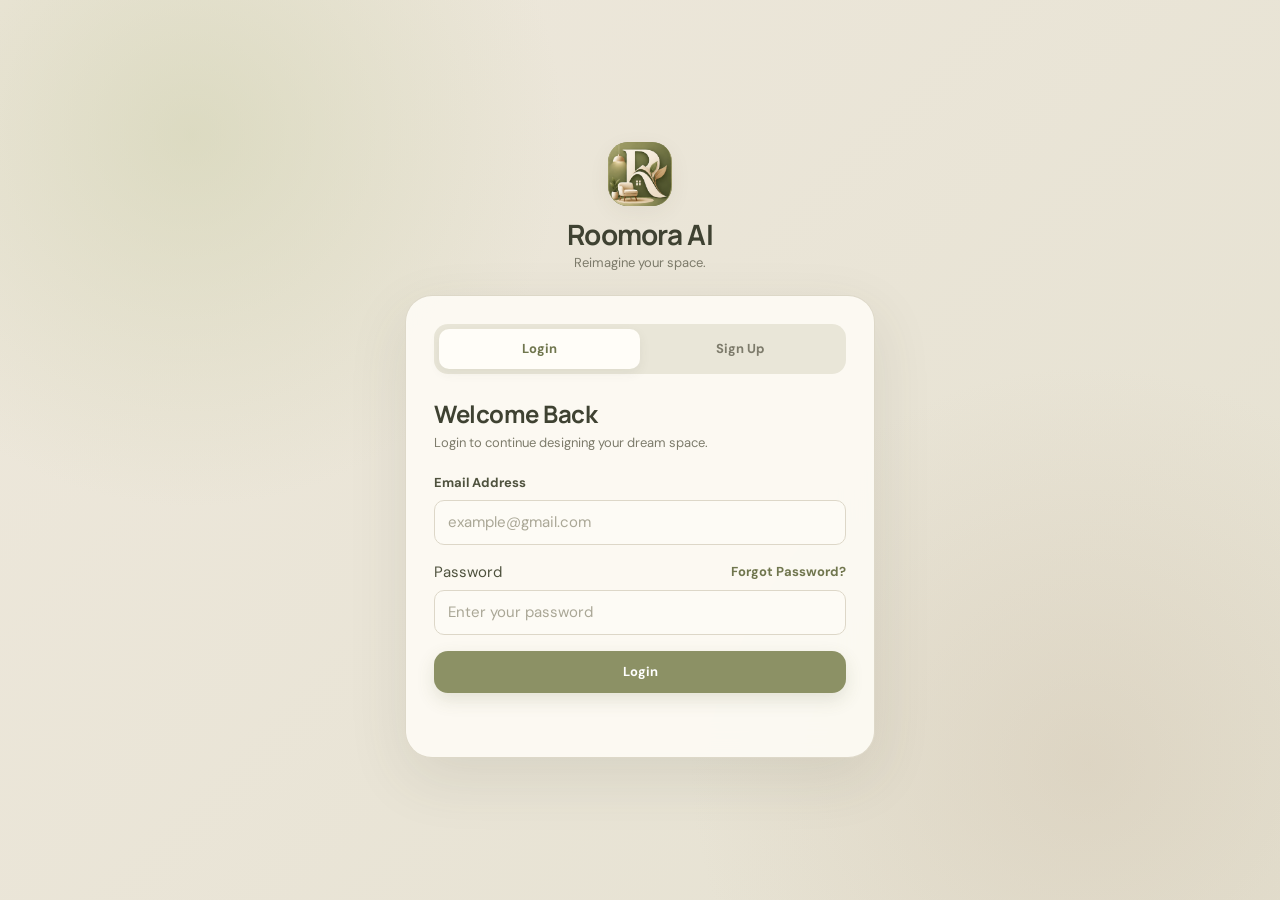
==== frontend/designer.html @ 3dd12794 "Add frontend design system, shared dashboard shell and real login Design tokens, components and dash" ====
<!DOCTYPE html>
<html lang="en">
<head>
  <meta charset="UTF-8">
  <meta name="viewport" content="width=device-width, initial-scale=1.0">
  <title>Roomora AI - Designer Dashboard</title>
  <link rel="icon" href="assets/img/logo.png">
  <link rel="stylesheet" href="css/base.css">
  <link rel="stylesheet" href="css/components.css">
  <link rel="stylesheet" href="css/dashboard.css">
</head>
<body data-roles="designer">
  <div class="sidebar-overlay" id="sidebarOverlay" data-action="close-sidebar"></div>
  <div class="layout">
    <aside class="sidebar" id="sidebar">
      <div class="sidebar-brand">
        <div class="brand-logo"><img src="assets/img/logo.png" alt="Roomora AI logo"></div>
        <div><h2>Roomora AI</h2><span>DESIGNER PANEL</span></div>
      </div>
      <div class="sidebar-profile">
        <div class="avatar" data-user-initials></div>
        <div><strong data-user-name></strong><small data-user-role></small></div>
      </div>
      <nav class="sidebar-nav">
        <button class="nav-item" data-section="overview"><span>▦</span> Overview</button>
      </nav>
      <div class="sidebar-bottom">
        <button class="nav-item" data-action="logout"><span>↪</span> Logout</button>
      </div>
    </aside>

    <div class="main">
      <header class="topbar">
        <button class="mobile-menu" data-action="open-sidebar" aria-label="Open menu">☰</button>
        <div class="topbar-actions">
          <div class="top-profile">
            <div class="avatar" data-user-initials></div>
            <div><strong data-user-name></strong><small data-user-role></small></div>
          </div>
        </div>
      </header>

      <section id="overview" class="section">
        <div class="heading">
          <div>
            <span class="eyebrow">DESIGNER PANEL</span>
            <h1>Designer Dashboard</h1>
            <p>Signed in as <strong data-user-name></strong>.</p>
          </div>
        </div>
        <div class="card">
          <p>This page is being rebuilt on the new backend and will appear in a later phase.</p>
        </div>
      </section>
    </div>
  </div>

  <script src="config.js"></script>
  <script type="module" src="js/pages/stub.js"></script>
</body>
</html>
---- frontend/css/base.css ----
/* Roomora AI: design tokens, reset and typography. Every page loads this first. */
@import url("https://fonts.googleapis.com/css2?family=DM+Sans:wght@400;500;600;700&family=Manrope:wght@600;700;800&display=swap");

:root {
  /* surfaces */
  --background: #eee8dc;
  --background-light: #f5f1e8;
  --surface: #faf8f1;
  --surface-white: #fffdf8;
  --field: #fdfbf5;

  /* brand */
  --olive: #8c9165;
  --olive-dark: #70764e;
  --olive-deep: #5d6342;
  --sage: #b9ba91;
  --sage-light: #dedfc5;
  --sage-soft: #e9e8d6;
  --beige: #d9cfbd;
  --brown: #927b62;
  --brown-dark: #695744;

  /* text */
  --text: #4f523e;
  --text-dark: #3f4232;
  --muted: #7d7b6b;
  --muted-light: #aaa796;

  /* lines */
  --border: #ddd7c8;
  --border-light: #ebe6da;

  /* status */
  --success: #70845b;
  --success-bg: #e2e8d7;
  --danger: #a87569;
  --danger-bg: #efe0da;
  --warning: #ad8952;
  --warning-bg: #f1e6ce;
  --info: #73828a;
  --info-bg: #e1e7e9;

  /* depth and shape */
  --shadow: 0 14px 40px rgba(77, 76, 55, 0.08);
  --shadow-small: 0 6px 22px rgba(77, 76, 55, 0.06);
  --radius: 20px;
  --radius-md: 14px;
  --radius-sm: 10px;

  /* type scale */
  --font-body: "DM Sans", system-ui, sans-serif;
  --font-heading: "Manrope", "DM Sans", system-ui, sans-serif;
  --text-xs: 0.75rem;
  --text-sm: 0.8125rem;
  --text-base: 0.9375rem;
  --text-lg: 1.125rem;
  --text-xl: 1.5rem;
  --text-2xl: 2rem;

  /* spacing */
  --space-1: 4px;
  --space-2: 8px;
  --space-3: 12px;
  --space-4: 16px;
  --space-5: 24px;
  --space-6: 32px;
  --space-7: 48px;
}

*,
*::before,
*::after {
  margin: 0;
  padding: 0;
  box-sizing: border-box;
}

html {
  scroll-behavior: smooth;
}

body {
  font-family: var(--font-body);
  font-size: var(--text-base);
  background: var(--background);
  color: var(--text);
  min-height: 100vh;
  line-height: 1.55;
}

h1,
h2,
h3,
h4 {
  font-family: var(--font-heading);
  color: var(--text-dark);
  line-height: 1.2;
}

button,
input,
textarea,
select {
  font: inherit;
  color: inherit;
}

button {
  cursor: pointer;
}

a {
  color: inherit;
  text-decoration: none;
}

img {
  max-width: 100%;
  display: block;
}

.muted {
  color: var(--muted);
}

.hidden {
  display: none !important;
}

.sr-only {
  position: absolute;
  width: 1px;
  height: 1px;
  overflow: hidden;
  clip: rect(0 0 0 0);
  white-space: nowrap;
}

:focus-visible {
  outline: 2px solid var(--olive-dark);
  outline-offset: 2px;
}
---- frontend/css/components.css ----
/* Roomora AI: components shared by every page. */

/* ---------- buttons ---------- */
.btn {
  display: inline-flex;
  align-items: center;
  justify-content: center;
  gap: var(--space-2);
  min-height: 42px;
  padding: 10px 18px;
  border: 1px solid transparent;
  border-radius: var(--radius-md);
  font-size: var(--text-sm);
  font-weight: 700;
  transition: 0.2s ease;
}

.btn:disabled {
  opacity: 0.6;
  cursor: not-allowed;
}

.btn-primary {
  background: var(--olive);
  color: #fff;
  box-shadow: 0 7px 18px rgba(99, 104, 65, 0.16);
}

.btn-primary:hover:not(:disabled) {
  background: var(--olive-dark);
  transform: translateY(-1px);
}

.btn-secondary {
  background: var(--surface);
  border-color: var(--border);
  color: var(--olive-dark);
}

.btn-secondary:hover:not(:disabled) {
  background: var(--sage-light);
}

.btn-danger {
  background: var(--danger-bg);
  color: var(--danger);
}

.btn-danger:hover:not(:disabled) {
  background: var(--danger);
  color: #fff;
}

.btn-block {
  width: 100%;
}

.btn-sm {
  min-height: 34px;
  padding: 6px 12px;
  font-size: var(--text-xs);
}

.btn-link {
  background: none;
  border: none;
  color: var(--olive-dark);
  font-weight: 700;
  font-size: var(--text-sm);
  padding: 0;
}

.btn-link:hover {
  text-decoration: underline;
}

.chip {
  display: inline-flex;
  align-items: center;
  gap: var(--space-2);
  padding: 8px 14px;
  border-radius: 999px;
  border: 1px solid var(--border);
  background: var(--surface-white);
  font-size: var(--text-sm);
  font-weight: 600;
}

.chip:hover {
  background: var(--sage-light);
}

/* ---------- forms ---------- */
.form-group {
  margin-bottom: var(--space-4);
}

.form-group > label,
.form-label {
  display: block;
  margin-bottom: 6px;
  color: var(--text);
  font-size: var(--text-sm);
  font-weight: 700;
}

.form-group input,
.form-group select,
.form-group textarea {
  width: 100%;
  min-height: 44px;
  padding: 10px 13px;
  border: 1px solid var(--border);
  border-radius: var(--radius-sm);
  background: var(--field);
  outline: none;
  transition: 0.2s;
}

.form-group textarea {
  min-height: 96px;
  resize: vertical;
}

.form-group input:hover,
.form-group select:hover,
.form-group textarea:hover {
  border-color: #c8c5b1;
}

.form-group input:focus,
.form-group select:focus,
.form-group textarea:focus {
  border-color: var(--olive);
  box-shadow: 0 0 0 4px rgba(139, 142, 97, 0.12);
}

.form-group input::placeholder,
.form-group textarea::placeholder {
  color: var(--muted-light);
}

.form-hint {
  display: block;
  margin-top: 5px;
  font-size: var(--text-xs);
  color: var(--muted);
}

.form-hint.error {
  color: var(--danger);
  font-weight: 600;
}

.form-hint.ok {
  color: var(--success);
  font-weight: 600;
}

.form-grid {
  display: grid;
  grid-template-columns: repeat(2, minmax(0, 1fr));
  gap: 0 var(--space-4);
}

.form-grid .full {
  grid-column: 1 / -1;
}

/* ---------- cards, stats ---------- */
.card {
  background: var(--surface);
  border: 1px solid var(--border);
  border-radius: var(--radius);
  padding: var(--space-5);
  box-shadow: var(--shadow-small);
  min-width: 0;
}

.card-heading {
  display: flex;
  align-items: flex-start;
  justify-content: space-between;
  gap: var(--space-4);
  margin-bottom: var(--space-4);
}

.card-heading h3 {
  font-size: var(--text-lg);
}

.card-heading p {
  color: var(--muted);
  font-size: var(--text-sm);
}

.stats {
  display: grid;
  grid-template-columns: repeat(auto-fit, minmax(210px, 1fr));
  gap: var(--space-4);
  margin-bottom: var(--space-4);
}

.stat {
  display: flex;
  align-items: center;
  gap: var(--space-4);
  padding: var(--space-4) var(--space-5);
  background: var(--surface);
  border: 1px solid var(--border);
  border-radius: var(--radius);
}

.stat-icon {
  display: grid;
  place-items: center;
  width: 46px;
  height: 46px;
  border-radius: var(--radius-md);
  background: var(--sage-light);
  font-size: 1.25rem;
}

.stat span {
  color: var(--muted);
  font-size: var(--text-sm);
}

.stat strong {
  display: block;
  font-family: var(--font-heading);
  font-size: var(--text-xl);
  color: var(--text-dark);
}

.stat small {
  font-size: var(--text-xs);
}

.positive {
  color: var(--success);
}

.warning {
  color: var(--warning);
}

.negative {
  color: var(--danger);
}

/* ---------- tables ---------- */
.table-wrapper {
  overflow-x: auto;
}

table {
  width: 100%;
  border-collapse: collapse;
  font-size: var(--text-sm);
}

th {
  padding: 10px 12px;
  text-align: left;
  color: var(--muted);
  font-size: var(--text-xs);
  font-weight: 700;
  text-transform: uppercase;
  letter-spacing: 0.04em;
  border-bottom: 1px solid var(--border);
  white-space: nowrap;
}

td {
  padding: 12px;
  border-bottom: 1px solid var(--border-light);
  vertical-align: middle;
}

tbody tr:hover {
  background: var(--background-light);
}

/* ---------- status pills ---------- */
.status {
  display: inline-block;
  padding: 3px 10px;
  border-radius: 999px;
  font-size: var(--text-xs);
  font-weight: 700;
  text-transform: capitalize;
  background: var(--info-bg);
  color: var(--info);
}

.status.approved,
.status.active,
.status.delivered,
.status.completed,
.status.paid,
.status.accepted {
  background: var(--success-bg);
  color: var(--success);
}

.status.pending,
.status.requested,
.status.processing,
.status.packed,
.status.shipped,
.status.placed {
  background: var(--warning-bg);
  color: var(--warning);
}

.status.rejected,
.status.declined,
.status.cancelled,
.status.blocked,
.status.suspended {
  background: var(--danger-bg);
  color: var(--danger);
}

/* ---------- avatar, switch, progress ---------- */
.avatar {
  display: grid;
  place-items: center;
  flex: none;
  width: 40px;
  height: 40px;
  border-radius: 50%;
  background: var(--sage-light);
  color: var(--olive-deep);
  font-weight: 700;
  font-size: var(--text-sm);
}

.switch {
  position: relative;
  display: inline-block;
  width: 44px;
  height: 24px;
  flex: none;
}

.switch input {
  opacity: 0;
  width: 0;
  height: 0;
}

.switch .slider {
  position: absolute;
  inset: 0;
  border-radius: 999px;
  background: var(--border);
  transition: 0.2s;
}

.switch .slider::before {
  content: "";
  position: absolute;
  left: 3px;
  top: 3px;
  width: 18px;
  height: 18px;
  border-radius: 50%;
  background: #fff;
  transition: 0.2s;
}

.switch input:checked + .slider {
  background: var(--olive);
}

.switch input:checked + .slider::before {
  transform: translateX(20px);
}

.switch input:focus-visible + .slider {
  outline: 2px solid var(--olive-dark);
  outline-offset: 2px;
}

.progress {
  height: 8px;
  border-radius: 999px;
  background: var(--sage-soft);
  overflow: hidden;
}

.progress > div {
  height: 100%;
  background: var(--olive);
  border-radius: inherit;
}

/* ---------- modal ---------- */
.modal {
  position: fixed;
  inset: 0;
  z-index: 1000;
  display: none;
  align-items: center;
  justify-content: center;
  padding: var(--space-4);
  background: rgba(63, 66, 50, 0.45);
}

.modal.show {
  display: flex;
}

.modal-content {
  width: 100%;
  max-width: 520px;
  max-height: 90vh;
  overflow-y: auto;
  padding: var(--space-5);
  background: var(--surface-white);
  border-radius: var(--radius);
  box-shadow: var(--shadow);
}

.modal-header {
  display: flex;
  align-items: center;
  justify-content: space-between;
  margin-bottom: var(--space-4);
}

.modal-close {
  border: none;
  background: var(--sage-soft);
  width: 34px;
  height: 34px;
  border-radius: 50%;
}

/* ---------- toast, empty and loading states ---------- */
.toast-stack {
  position: fixed;
  right: var(--space-4);
  bottom: var(--space-4);
  z-index: 2000;
  display: flex;
  flex-direction: column;
  gap: var(--space-2);
  max-width: min(360px, calc(100vw - 32px));
}

.toast {
  padding: 12px 16px;
  border-radius: var(--radius-md);
  background: var(--text-dark);
  color: #fff;
  font-size: var(--text-sm);
  box-shadow: var(--shadow);
  animation: toast-in 0.2s ease;
}

.toast.error {
  background: #8f4f44;
}

.toast.success {
  background: var(--olive-deep);
}

@keyframes toast-in {
  from {
    opacity: 0;
    transform: translateY(8px);
  }
}

.empty-state {
  padding: var(--space-6) var(--space-4);
  text-align: center;
  color: var(--muted);
}

.empty-state .empty-icon {
  display: block;
  margin-bottom: var(--space-2);
  font-size: 2rem;
}

.spinner {
  display: inline-block;
  width: 18px;
  height: 18px;
  border: 2px solid currentColor;
  border-right-color: transparent;
  border-radius: 50%;
  animation: spin 0.7s linear infinite;
}

@keyframes spin {
  to {
    transform: rotate(360deg);
  }
}

@media (max-width: 640px) {
  .form-grid {
    grid-template-columns: 1fr;
  }
}
---- frontend/css/dashboard.css ----
/* Roomora AI: the sidebar + topbar shell shared by the admin, seller and designer panels. */

.layout {
  display: grid;
  grid-template-columns: 260px minmax(0, 1fr);
  min-height: 100vh;
}

/* ---------- sidebar ---------- */
.sidebar {
  position: sticky;
  top: 0;
  height: 100vh;
  display: flex;
  flex-direction: column;
  gap: var(--space-4);
  padding: var(--space-5) var(--space-4);
  background: var(--sage-light);
  border-right: 1px solid #ceceb5;
  overflow-y: auto;
}

.sidebar-brand {
  display: flex;
  align-items: center;
  gap: var(--space-3);
  padding-bottom: var(--space-4);
  border-bottom: 1px solid rgba(101, 107, 73, 0.15);
}

.brand-logo {
  display: grid;
  place-items: center;
  flex: none;
  width: 46px;
  height: 46px;
  overflow: hidden;
  border-radius: 14px;
  background: var(--olive);
}

.brand-logo img {
  width: 100%;
  height: 100%;
  object-fit: cover;
}

.sidebar-brand h2 {
  font-size: var(--text-lg);
}

.sidebar-brand span {
  color: var(--olive-dark);
  font-size: var(--text-xs);
  font-weight: 700;
  letter-spacing: 0.08em;
}

.sidebar-profile {
  display: flex;
  align-items: center;
  gap: var(--space-3);
  padding: var(--space-3);
  border-radius: var(--radius-md);
  background: rgba(255, 253, 248, 0.6);
}

.sidebar-profile small {
  display: block;
  color: var(--muted);
}

.sidebar-nav {
  display: flex;
  flex-direction: column;
  gap: var(--space-1);
  flex: 1;
}

.nav-item {
  display: flex;
  align-items: center;
  gap: var(--space-3);
  width: 100%;
  padding: 10px 12px;
  border: none;
  border-radius: var(--radius-sm);
  background: transparent;
  color: var(--text);
  font-size: var(--text-sm);
  font-weight: 600;
  text-align: left;
}

.nav-item:hover {
  background: rgba(255, 253, 248, 0.6);
}

.nav-item.active {
  background: var(--surface-white);
  color: var(--olive-deep);
  box-shadow: var(--shadow-small);
}

.nav-badge {
  margin-left: auto;
  padding: 1px 8px;
  border-radius: 999px;
  background: var(--olive);
  color: #fff;
  font-size: var(--text-xs);
}

.nav-badge:empty {
  display: none;
}

.sidebar-bottom {
  padding-top: var(--space-3);
  border-top: 1px solid rgba(101, 107, 73, 0.15);
}

.sidebar-overlay {
  position: fixed;
  inset: 0;
  z-index: 40;
  display: none;
  background: rgba(63, 66, 50, 0.4);
}

.sidebar-overlay.show {
  display: block;
}

/* ---------- main area ---------- */
.main {
  min-width: 0;
  padding: 0 var(--space-6) var(--space-7);
}

.topbar {
  position: sticky;
  top: 0;
  z-index: 30;
  display: flex;
  align-items: center;
  gap: var(--space-4);
  padding: var(--space-4) 0;
  background: var(--background);
}

.mobile-menu {
  display: none;
  border: 1px solid var(--border);
  background: var(--surface);
  border-radius: var(--radius-sm);
  width: 42px;
  height: 42px;
  font-size: 1.1rem;
}

.topbar-search {
  flex: 1;
  max-width: 460px;
}

.topbar-search input {
  width: 100%;
  min-height: 42px;
  padding: 8px 14px;
  border: 1px solid var(--border);
  border-radius: 999px;
  background: var(--surface-white);
  outline: none;
}

.topbar-search input:focus {
  border-color: var(--olive);
}

.topbar-actions {
  display: flex;
  align-items: center;
  gap: var(--space-3);
  margin-left: auto;
}

.icon-button {
  position: relative;
  display: grid;
  place-items: center;
  width: 42px;
  height: 42px;
  border: 1px solid var(--border);
  border-radius: 50%;
  background: var(--surface-white);
}

.notification-dot {
  position: absolute;
  top: 8px;
  right: 9px;
  width: 9px;
  height: 9px;
  border-radius: 50%;
  background: var(--danger);
}

.notification-dot.hidden {
  display: none;
}

.top-profile {
  display: flex;
  align-items: center;
  gap: var(--space-3);
}

.top-profile small {
  display: block;
  color: var(--muted);
}

/* ---------- sections ---------- */
.section {
  display: none;
}

.section.active {
  display: block;
}

.heading {
  display: flex;
  align-items: flex-end;
  justify-content: space-between;
  flex-wrap: wrap;
  gap: var(--space-4);
  margin-bottom: var(--space-5);
}

.heading h1 {
  font-size: var(--text-2xl);
}

.heading p {
  color: var(--muted);
}

.eyebrow {
  display: block;
  margin-bottom: var(--space-1);
  color: var(--olive-dark);
  font-size: var(--text-xs);
  font-weight: 700;
  letter-spacing: 0.1em;
}

.dashboard-grid {
  display: grid;
  grid-template-columns: minmax(0, 1.55fr) minmax(280px, 0.85fr);
  gap: var(--space-4);
  margin-bottom: var(--space-4);
}

.filter-bar {
  display: flex;
  flex-wrap: wrap;
  gap: var(--space-3);
  margin-bottom: var(--space-4);
}

.filter-bar input,
.filter-bar select {
  min-height: 42px;
  padding: 8px 14px;
  border: 1px solid var(--border);
  border-radius: var(--radius-sm);
  background: var(--surface-white);
}

.filter-bar input {
  flex: 1;
  min-width: 200px;
}

/* ---------- responsive ---------- */
@media (max-width: 960px) {
  .layout {
    grid-template-columns: 1fr;
  }

  .sidebar {
    position: fixed;
    inset: 0 auto 0 0;
    z-index: 50;
    width: 270px;
    transform: translateX(-100%);
    transition: transform 0.25s ease;
  }

  .sidebar.open {
    transform: none;
  }

  .mobile-menu {
    display: block;
  }

  .main {
    padding: 0 var(--space-4) var(--space-6);
  }

  .dashboard-grid {
    grid-template-columns: 1fr;
  }

  .top-profile div {
    display: none;
  }
}
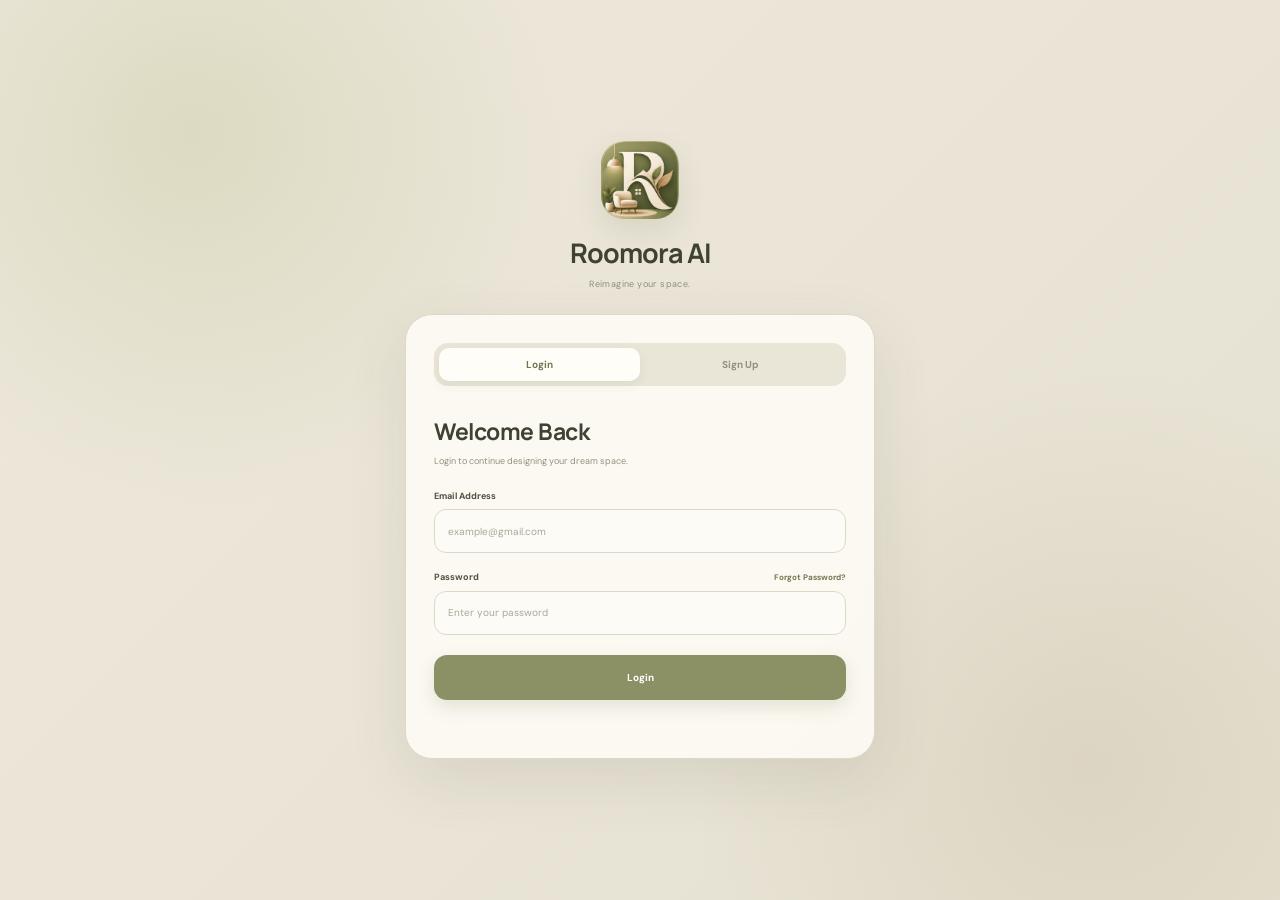
==== commit ca807d1e: "Frontend: all five pages ported from the original designs and wired to the API Original stylesheets " ====
--- a/frontend/designer.html
+++ b/frontend/designer.html
@@ -3,59 +3,403 @@
 <head>
   <meta charset="UTF-8">
   <meta name="viewport" content="width=device-width, initial-scale=1.0">
-  <title>Roomora AI - Designer Dashboard</title>
+  <title>Roomora AI - Designer Panel</title>
   <link rel="icon" href="assets/img/logo.png">
-  <link rel="stylesheet" href="css/base.css">
-  <link rel="stylesheet" href="css/components.css">
-  <link rel="stylesheet" href="css/dashboard.css">
+  <link rel="stylesheet" href="css/designer.css">
+  <link rel="stylesheet" href="css/panel-extras.css">
 </head>
-<body data-roles="designer">
-  <div class="sidebar-overlay" id="sidebarOverlay" data-action="close-sidebar"></div>
-  <div class="layout">
-    <aside class="sidebar" id="sidebar">
-      <div class="sidebar-brand">
-        <div class="brand-logo"><img src="assets/img/logo.png" alt="Roomora AI logo"></div>
-        <div><h2>Roomora AI</h2><span>DESIGNER PANEL</span></div>
-      </div>
-      <div class="sidebar-profile">
-        <div class="avatar" data-user-initials></div>
-        <div><strong data-user-name></strong><small data-user-role></small></div>
-      </div>
-      <nav class="sidebar-nav">
-        <button class="nav-item" data-section="overview"><span>▦</span> Overview</button>
-      </nav>
-      <div class="sidebar-bottom">
-        <button class="nav-item" data-action="logout"><span>↪</span> Logout</button>
-      </div>
-    </aside>
-
-    <div class="main">
-      <header class="topbar">
-        <button class="mobile-menu" data-action="open-sidebar" aria-label="Open menu">☰</button>
-        <div class="topbar-actions">
-          <div class="top-profile">
-            <div class="avatar" data-user-initials></div>
-            <div><strong data-user-name></strong><small data-user-role></small></div>
+<body>
+
+<div id="sidebarOverlay" class="sidebar-overlay" data-action="close-sidebar"></div>
+
+<!-- SIDEBAR -->
+<aside id="sidebar" class="sidebar">
+  <div class="brand">
+    <div class="brand-logo"><img src="assets/img/logo.png" alt="Roomora AI Logo"></div>
+    <div><h2>Roomora AI</h2><span>DESIGNER PANEL</span></div>
+  </div>
+
+  <div class="designer-profile">
+    <div class="designer-avatar" data-user-initials></div>
+    <div><strong data-user-name></strong><small id="sideTitle">Interior Designer</small></div>
+  </div>
+
+  <nav class="sidebar-nav">
+    <button class="nav-item" data-section="dashboard"><span>▦</span> Dashboard</button>
+    <button class="nav-item" data-section="requests"><span>📩</span> Booking Requests <b class="nav-badge" id="requestBadge"></b></button>
+    <button class="nav-item" data-section="bookings"><span>📅</span> My Bookings</button>
+    <button class="nav-item" data-section="portfolio"><span>🖼️</span> Portfolio</button>
+    <button class="nav-item" data-section="services"><span>✦</span> Services</button>
+    <button class="nav-item" data-section="earnings"><span>₹</span> Earnings</button>
+    <button class="nav-item" data-section="reviews"><span>★</span> Reviews</button>
+    <button class="nav-item" data-section="notifications"><span>🔔</span> Notifications</button>
+    <button class="nav-item" data-section="profile"><span>👤</span> My Profile</button>
+    <button class="nav-item" data-section="settings"><span>⚙️</span> Settings</button>
+  </nav>
+
+  <div class="sidebar-bottom">
+    <button class="nav-item logout" data-action="logout"><span>↪</span> Logout</button>
+  </div>
+</aside>
+
+<!-- MAIN -->
+<div class="main">
+
+  <header class="topbar">
+    <button class="mobile-menu" data-action="open-sidebar">☰</button>
+    <div class="search">🔍 <input type="search" id="topSearch" placeholder="Search bookings, clients..."></div>
+    <div class="top-actions">
+      <button class="icon-button" data-section="notifications">🔔 <span class="notification-dot" style="display:none"></span></button>
+      <div class="availability"><span class="availability-dot"></span> <span id="topAvailability">Available</span></div>
+      <div class="top-profile">
+        <div class="small-avatar" data-user-initials></div>
+        <div><strong data-user-name></strong><small id="topTitle">Interior Designer</small></div>
+      </div>
+    </div>
+  </header>
+
+  <!-- DASHBOARD -->
+  <section id="dashboard" class="section">
+    <div class="heading">
+      <div>
+        <span class="eyebrow">DESIGNER DASHBOARD</span>
+        <h1 id="greeting">Welcome back</h1>
+        <p>Manage your clients, projects and design bookings.</p>
+      </div>
+      <button class="primary-button" data-section="requests">View Requests</button>
+    </div>
+
+    <div class="stats">
+      <div class="stat"><div class="stat-icon">📩</div><div><span>Pending Requests</span><strong id="dsPending">–</strong><small class="orange">Need your response</small></div></div>
+      <div class="stat"><div class="stat-icon">📅</div><div><span>Active Projects</span><strong id="dsActive">–</strong><small id="dsActiveNote"></small></div></div>
+      <div class="stat"><div class="stat-icon">₹</div><div><span>This Month</span><strong id="dsMonth">–</strong><small class="green" id="dsMonthNote"></small></div></div>
+      <div class="stat"><div class="stat-icon">⭐</div><div><span>Rating</span><strong id="dsRating">–</strong><small id="dsRatingNote"></small></div></div>
+    </div>
+
+    <div class="availability-card">
+      <div>
+        <span class="eyebrow">PROFILE VISIBILITY</span>
+        <h3 id="availTitle">You are currently available for new projects</h3>
+        <p>Customers can discover and request your services.</p>
+      </div>
+      <label class="switch"><input type="checkbox" id="availabilityToggle" data-action="toggle-availability" checked><span class="slider"></span></label>
+    </div>
+
+    <div class="dashboard-grid">
+      <div class="card large">
+        <div class="card-heading">
+          <div><h3>New Booking Requests</h3><p>Customers waiting for your response</p></div>
+          <button class="text-button" data-section="requests">View All →</button>
+        </div>
+        <div class="request-list" id="dsRequests"></div>
+      </div>
+
+      <div class="card">
+        <div class="card-heading"><div><h3>Upcoming</h3><p>Your next projects</p></div></div>
+        <div class="calendar-list" id="dsUpcoming"></div>
+      </div>
+    </div>
+
+    <div class="dashboard-grid">
+      <div class="card">
+        <div class="card-heading"><div><h3>Profile Performance</h3><p>Booking funnel</p></div></div>
+        <div class="performance-list">
+          <div><span>Profile Views</span><strong id="pfViews">–</strong></div>
+          <div class="progress"><div id="pfViewsBar" style="width:0"></div></div>
+          <div><span>Booking Requests</span><strong id="pfRequests">–</strong></div>
+          <div class="progress"><div id="pfRequestsBar" style="width:0"></div></div>
+          <div><span>Conversion Rate</span><strong id="pfConversion">–</strong></div>
+          <div class="progress"><div id="pfConversionBar" style="width:0"></div></div>
+        </div>
+      </div>
+
+      <div class="card">
+        <div class="card-heading"><div><h3>Recent Review</h3><p>From your latest client</p></div></div>
+        <div class="featured-review" id="dsReview"></div>
+      </div>
+    </div>
+  </section>
+
+  <!-- BOOKING REQUESTS -->
+  <section id="requests" class="section">
+    <div class="heading">
+      <div>
+        <span class="eyebrow">CLIENT REQUESTS</span>
+        <h1>Booking Requests</h1>
+        <p>Review customer requirements and decide whether to accept or decline their projects.</p>
+      </div>
+    </div>
+    <div class="request-cards" id="requestCards"></div>
+  </section>
+
+  <!-- MY BOOKINGS -->
+  <section id="bookings" class="section">
+    <div class="heading">
+      <div>
+        <span class="eyebrow">MY PROJECTS</span>
+        <h1>My Bookings</h1>
+        <p>All your current and completed design projects.</p>
+      </div>
+    </div>
+
+    <div class="stats">
+      <div class="mini-stat"><span>Active Projects</span><strong id="bkActive">–</strong></div>
+      <div class="mini-stat"><span>Upcoming</span><strong id="bkUpcoming">–</strong></div>
+      <div class="mini-stat"><span>Completed</span><strong class="green" id="bkCompleted">–</strong></div>
+      <div class="mini-stat"><span>Total Projects</span><strong id="bkTotal">–</strong></div>
+    </div>
+
+    <div class="card booking-table-card">
+      <div class="table-wrapper">
+        <table>
+          <thead><tr><th>Project</th><th>Client</th><th>Location</th><th>Dates</th><th>Amount</th><th>Status</th><th>Action</th></tr></thead>
+          <tbody id="bookingsBody"></tbody>
+        </table>
+      </div>
+    </div>
+  </section>
+
+  <!-- PORTFOLIO -->
+  <section id="portfolio" class="section">
+    <div class="heading">
+      <div>
+        <span class="eyebrow">YOUR WORK</span>
+        <h1>Portfolio</h1>
+        <p>Showcase your best interior design projects.</p>
+      </div>
+      <button class="primary-button" data-action="add-portfolio">+ Add Project</button>
+    </div>
+    <div id="portfolioPreview" class="portfolio-grid"></div>
+  </section>
+
+  <!-- SERVICES -->
+  <section id="services" class="section">
+    <div class="heading">
+      <div>
+        <span class="eyebrow">DESIGN SERVICES</span>
+        <h1>Services & Pricing</h1>
+        <p>Define what you offer to Roomora AI customers.</p>
+      </div>
+      <button class="primary-button" data-action="add-service">+ Add Service</button>
+    </div>
+
+    <div class="service-grid" id="serviceGrid"></div>
+
+    <div class="form-card contract-card">
+      <h3>Contract & Working Terms</h3>
+      <p>These terms will be shown to customers before they confirm a booking.</p>
+      <textarea rows="7" id="contractTerms" placeholder="Describe revisions, travel, payment and cancellation terms…"></textarea>
+      <button class="primary-button" data-action="save-terms">Save Terms</button>
+    </div>
+  </section>
+
+  <!-- EARNINGS -->
+  <section id="earnings" class="section">
+    <div class="heading">
+      <div>
+        <span class="eyebrow">FINANCIALS</span>
+        <h1>Earnings</h1>
+        <p>Track your design income and payouts.</p>
+      </div>
+      <button class="primary-button" data-action="request-payout">Request Payout</button>
+    </div>
+
+    <div class="stats">
+      <div class="stat"><div class="stat-icon">₹</div><div><span>Total Earnings</span><strong id="erTotal">–</strong><small>All time</small></div></div>
+      <div class="stat"><div class="stat-icon">📈</div><div><span>This Month</span><strong id="erMonth">–</strong><small>Completed projects</small></div></div>
+      <div class="stat"><div class="stat-icon">💰</div><div><span>Available</span><strong id="erAvailable">–</strong><small>Ready for payout</small></div></div>
+      <div class="stat"><div class="stat-icon">⏳</div><div><span>Pending</span><strong id="erPending">–</strong><small>In payout or still in progress</small></div></div>
+    </div>
+
+    <div class="card earnings-card">
+      <div class="card-heading"><div><h3>Payout History</h3><p>Recent payments from Roomora AI</p></div></div>
+      <div class="table-wrapper">
+        <table>
+          <thead><tr><th>Payout ID</th><th>Date</th><th>Amount</th><th>Status</th></tr></thead>
+          <tbody id="payoutsBody"></tbody>
+        </table>
+      </div>
+    </div>
+  </section>
+
+  <!-- REVIEWS -->
+  <section id="reviews" class="section">
+    <div class="heading">
+      <div>
+        <span class="eyebrow">CLIENT FEEDBACK</span>
+        <h1>Reviews</h1>
+        <p>See what clients think about your design work.</p>
+      </div>
+    </div>
+
+    <div class="review-summary">
+      <div class="rating-number">
+        <strong id="rvAverage">–</strong>
+        <div class="stars" id="rvStars"></div>
+        <span id="rvCount"></span>
+      </div>
+      <div class="rating-bars" id="rvBars"></div>
+    </div>
+
+    <div class="review-list" id="rvList"></div>
+  </section>
+
+  <!-- NOTIFICATIONS -->
+  <section id="notifications" class="section">
+    <div class="heading">
+      <div>
+        <span class="eyebrow">ALERTS</span>
+        <h1>Notifications</h1>
+        <p>Stay updated about your Roomora AI activity.</p>
+      </div>
+      <button class="secondary-button" data-action="mark-all-read">Mark All Read</button>
+    </div>
+    <div class="notification-list" id="notificationList"></div>
+  </section>
+
+  <!-- PROFILE -->
+  <section id="profile" class="section">
+    <div class="heading">
+      <div>
+        <span class="eyebrow">PROFESSIONAL PROFILE</span>
+        <h1>My Profile</h1>
+        <p>This information is visible to customers.</p>
+      </div>
+      <button class="primary-button" data-action="save-profile">Save Profile</button>
+    </div>
+
+    <div class="profile-layout">
+      <div class="form-card profile-main">
+        <div class="profile-header">
+          <div class="profile-picture" data-user-initials></div>
+          <div>
+            <h2 id="pfHeadName"></h2>
+            <span id="pfHeadTitle"></span>
+            <small id="pfHeadLocation"></small>
           </div>
         </div>
-      </header>
-
-      <section id="overview" class="section">
-        <div class="heading">
-          <div>
-            <span class="eyebrow">DESIGNER PANEL</span>
-            <h1>Designer Dashboard</h1>
-            <p>Signed in as <strong data-user-name></strong>.</p>
+
+        <div class="form-grid">
+          <div class="form-group"><label>Full Name</label><input id="pfName"></div>
+          <div class="form-group"><label>Professional Title</label><input id="pfTitle"></div>
+          <div class="form-group"><label>Email</label><input type="email" id="pfEmail" disabled></div>
+          <div class="form-group"><label>Mobile Number</label><input id="pfMobile"></div>
+          <div class="form-group">
+            <label>Experience</label>
+            <select id="pfExperience"><option value="">Select</option><option>1 - 3 Years</option><option>3 - 5 Years</option><option>5 - 10 Years</option><option>10+ Years</option></select>
           </div>
-        </div>
-        <div class="card">
-          <p>This page is being rebuilt on the new backend and will appear in a later phase.</p>
-        </div>
-      </section>
-    </div>
-  </div>
-
-  <script src="config.js"></script>
-  <script type="module" src="js/pages/stub.js"></script>
+          <div class="form-group"><label>Base Location</label><input id="pfLocation"></div>
+          <div class="form-group full"><label>About Me</label><textarea rows="6" id="pfAbout"></textarea></div>
+          <div class="form-group full"><label>Design Specialisations</label><input id="pfSpeciality"></div>
+        </div>
+      </div>
+
+      <div class="profile-side">
+        <div class="form-card">
+          <h3>Professional Details</h3>
+          <div class="detail-row"><span>Experience</span><strong id="dtExperience">–</strong></div>
+          <div class="detail-row"><span>Projects Completed</span><strong id="dtProjects">–</strong></div>
+          <div class="detail-row"><span>Client Rating</span><strong id="dtRating">–</strong></div>
+          <div class="detail-row"><span>Response Rate</span><strong id="dtRate">–</strong></div>
+          <div class="detail-row"><span>Response Time</span><strong id="dtTime">–</strong></div>
+        </div>
+
+        <div class="form-card verification-card">
+          <div class="verified-icon">✓</div>
+          <h3 id="verifyTitle">Verified Designer</h3>
+          <p id="verifyText"></p>
+          <span id="verifySince"></span>
+        </div>
+      </div>
+    </div>
+  </section>
+
+  <!-- SETTINGS -->
+  <section id="settings" class="section">
+    <div class="heading">
+      <div>
+        <span class="eyebrow">ACCOUNT SETTINGS</span>
+        <h1>Settings</h1>
+        <p>Manage your designer account preferences.</p>
+      </div>
+    </div>
+
+    <div class="settings-grid">
+      <div class="form-card">
+        <h3>Account Settings</h3>
+        <div class="toggle-setting"><div><strong>Email Notifications</strong><small>Receive booking and payment alerts by email.</small></div><label class="switch"><input type="checkbox" data-pref="email_notifications" checked><span class="slider"></span></label></div>
+        <div class="toggle-setting"><div><strong>Booking Notifications</strong><small>Get alerts when a customer requests your services.</small></div><label class="switch"><input type="checkbox" data-pref="booking_notifications" checked><span class="slider"></span></label></div>
+        <div class="toggle-setting"><div><strong>Review Notifications</strong><small>Get notified when a customer leaves a review.</small></div><label class="switch"><input type="checkbox" data-pref="review_notifications" checked><span class="slider"></span></label></div>
+        <div class="toggle-setting"><div><strong>Marketing Emails</strong><small>Receive Roomora AI growth and promotion updates.</small></div><label class="switch"><input type="checkbox" data-pref="marketing_emails"><span class="slider"></span></label></div>
+      </div>
+
+      <form class="form-card" id="passwordForm">
+        <h3>Security</h3>
+        <div class="form-group"><label>Current Password</label><input type="password" id="pwCurrent" placeholder="Enter current password" autocomplete="current-password" required></div>
+        <div class="form-group"><label>New Password</label><input type="password" id="pwNew" placeholder="Enter new password" autocomplete="new-password" required></div>
+        <div class="form-group"><label>Confirm Password</label><input type="password" id="pwConfirm" placeholder="Confirm new password" autocomplete="new-password" required></div>
+        <button class="primary-button" type="submit">Update Password</button>
+      </form>
+
+      <form class="form-card" id="bankForm">
+        <h3>Bank & Payout Details</h3>
+        <div class="form-group"><label>Account Holder</label><input id="bkHolder"></div>
+        <div class="form-group"><label>Bank Account</label><input id="bkAccount" placeholder="Bank name and last 4 digits"></div>
+        <div class="form-group"><label>IFSC</label><input id="bkIfsc"></div>
+        <button class="primary-button" type="submit">Save Payout Details</button>
+      </form>
+
+      <div class="form-card danger-card">
+        <h3>Account Actions</h3>
+        <p>Temporarily hide your designer profile or permanently request account deletion.</p>
+        <button class="secondary-button" data-action="toggle-visibility" id="visibilityButton">Hide My Profile</button>
+        <button class="danger-button" data-action="delete-account">Delete Account</button>
+      </div>
+    </div>
+  </section>
+
+</div>
+
+<!-- DETAILS MODAL -->
+<div class="panel-modal" id="detailsModal">
+  <div class="panel-modal-content">
+    <div class="panel-modal-header"><h2 id="detailsTitle">Booking details</h2><button data-close-modal aria-label="Close">✕</button></div>
+    <div id="detailsBody"></div>
+  </div>
+</div>
+
+<!-- SERVICE MODAL -->
+<div class="panel-modal" id="serviceModal">
+  <div class="panel-modal-content">
+    <div class="panel-modal-header"><h2 id="serviceModalTitle">Add Service</h2><button data-close-modal aria-label="Close">✕</button></div>
+    <form id="serviceForm">
+      <div class="form-group"><label>Category</label><input id="svCategory" placeholder="RESIDENTIAL, COMMERCIAL, CONSULTATION…" maxlength="40"></div>
+      <div class="form-group"><label>Service name *</label><input id="svName" required minlength="2" maxlength="120"></div>
+      <div class="form-group"><label>Description</label><textarea id="svDescription" rows="3"></textarea></div>
+      <div class="form-group"><label>Price (₹) *</label><input type="number" id="svPrice" min="1" required></div>
+      <div class="form-group"><label>Charged per</label><select id="svUnit"><option value="day">Day</option><option value="session">Session</option></select></div>
+      <button class="primary-button" type="submit">Save Service</button>
+      <button type="button" class="danger-button" id="svDelete" style="width:100%;margin-top:10px;display:none" data-action="delete-service">Delete Service</button>
+    </form>
+  </div>
+</div>
+
+<!-- PORTFOLIO MODAL -->
+<div class="panel-modal" id="portfolioModal">
+  <div class="panel-modal-content">
+    <div class="panel-modal-header"><h2>Add Portfolio Project</h2><button data-close-modal aria-label="Close">✕</button></div>
+    <form id="portfolioForm">
+      <div class="form-group"><label>Project title *</label><input id="poTitle" required minlength="2" maxlength="120"></div>
+      <div class="form-group"><label>Category</label><input id="poCategory" placeholder="RESIDENTIAL, COMMERCIAL…" maxlength="40"></div>
+      <div class="form-group"><label>Location</label><input id="poLocation" maxlength="120"></div>
+      <div class="form-group"><label>Area (sq.ft.)</label><input type="number" id="poArea" min="0"></div>
+      <div class="form-group"><label>Photo</label><input type="file" id="poImage" accept="image/png,image/jpeg,image/webp"></div>
+      <button class="primary-button" type="submit">Add to Portfolio</button>
+    </form>
+  </div>
+</div>
+
+<script src="config.js"></script>
+<script type="module" src="js/pages/designer.js"></script>
 </body>
 </html>
--- a/frontend/css/designer.css
+++ b/frontend/css/designer.css
@@ -0,0 +1,4232 @@
+/* =========================================================
+   ROOMORA AI
+   SOFT ORGANIC / INTERIOR DESIGN UI
+   Inspired by the provided reference image
+========================================================= */
+
+
+/* =========================================================
+   GOOGLE FONT
+========================================================= */
+
+@import url('https://fonts.googleapis.com/css2?family=DM+Sans:wght@400;500;600;700&family=Manrope:wght@400;500;600;700;800&display=swap');
+
+
+/* =========================================================
+   RESET
+========================================================= */
+
+* {
+    margin: 0;
+    padding: 0;
+    box-sizing: border-box;
+}
+
+
+html {
+    scroll-behavior: smooth;
+}
+
+
+body {
+
+    font-family: "DM Sans", sans-serif;
+
+    background:
+        #eee7d9;
+
+    color:
+        #4d503b;
+
+    min-height: 100vh;
+
+    line-height: 1.5;
+
+}
+
+
+button,
+input,
+select,
+textarea {
+
+    font-family: "DM Sans", sans-serif;
+
+}
+
+
+button {
+    cursor: pointer;
+}
+
+
+img {
+    max-width: 100%;
+}
+
+
+/* =========================================================
+   COLOR SYSTEM
+========================================================= */
+
+:root {
+
+    /* Main background */
+    --cream:
+        #eee7d9;
+
+    --cream-light:
+        #f5f0e6;
+
+    --cream-soft:
+        #faf7ef;
+
+
+    /* Cards */
+    --card:
+        #f9f6ed;
+
+    --card-white:
+        #fcfaf3;
+
+
+    /* Sage / Olive */
+    --olive:
+        #8b8e61;
+
+    --olive-dark:
+        #6f754d;
+
+    --olive-deep:
+        #5e6444;
+
+    --sage:
+        #aeb291;
+
+    --sage-light:
+        #d9d9bd;
+
+    --sage-soft:
+        #e4e3cd;
+
+
+    /* Brown */
+    --brown:
+        #8c765d;
+
+    --brown-dark:
+        #665845;
+
+    --brown-light:
+        #b5a188;
+
+
+    /* Text */
+    --text:
+        #50513e;
+
+    --text-dark:
+        #414331;
+
+    --muted:
+        #888675;
+
+    --soft-text:
+        #a19e8b;
+
+
+    /* Status */
+    --success:
+        #7f9462;
+
+    --success-bg:
+        #e2e8d5;
+
+    --warning:
+        #c09d62;
+
+    --warning-bg:
+        #f1e7ce;
+
+    --danger:
+        #ad796e;
+
+    --danger-bg:
+        #eee0d9;
+
+
+    /* Borders */
+    --border:
+        #ddd8c7;
+
+    --border-soft:
+        #e8e2d4;
+
+
+    /* Shadow */
+    --shadow:
+        0 12px 35px rgba(91, 87, 65, 0.08);
+
+    --shadow-soft:
+        0 5px 20px rgba(91, 87, 65, 0.06);
+
+}
+
+
+/* =========================================================
+   SIDEBAR
+   CHANGED FROM DARK TO SAGE / CREAM
+========================================================= */
+
+.sidebar {
+
+    position: fixed;
+
+    top: 0;
+    left: 0;
+    bottom: 0;
+
+    width: 255px;
+
+    background:
+        #dddcc1;
+
+    color:
+        var(--text);
+
+    padding:
+        24px 16px;
+
+    display: flex;
+
+    flex-direction: column;
+
+    z-index: 1000;
+
+    border-right:
+        1px solid
+        #d2d1b7;
+
+}
+
+
+.brand {
+
+    display: flex;
+
+    align-items: center;
+
+    gap: 11px;
+
+    padding:
+        5px 8px 24px;
+
+}
+
+
+.brand-logo {
+
+    width: 45px;
+    height: 45px;
+
+    border-radius: 16px;
+
+    background:
+        #8b8e61;
+
+    color:
+        #f8f5eb;
+
+    display: flex;
+
+    align-items: center;
+    justify-content: center;
+
+    font-family:
+        "Manrope",
+        sans-serif;
+
+    font-size: 21px;
+
+    font-weight: 800;
+
+    box-shadow:
+        0 5px 15px rgba(91, 95, 62, .15);
+
+}
+
+
+.brand h2 {
+
+    font-family:
+        "Manrope",
+        sans-serif;
+
+    font-size: 17px;
+
+    font-weight: 800;
+
+    color:
+        #55583e;
+
+}
+
+
+.brand span {
+
+    display: block;
+
+    color:
+        #85856f;
+
+    font-size: 8px;
+
+    letter-spacing: 1.5px;
+
+    margin-top: 2px;
+
+}
+
+
+/* =========================================================
+   DESIGNER PROFILE
+========================================================= */
+
+.designer-profile {
+
+    padding:
+        13px;
+
+    border-radius:
+        17px;
+
+    background:
+        rgba(255,255,255,.38);
+
+    border:
+        1px solid
+        rgba(255,255,255,.5);
+
+    display: flex;
+
+    align-items: center;
+
+    gap: 10px;
+
+    margin-bottom: 20px;
+
+}
+
+
+.designer-avatar {
+
+    width: 41px;
+    height: 41px;
+
+    border-radius:
+        14px;
+
+    background:
+        #9a9d6e;
+
+    color:
+        #f8f5eb;
+
+    display: flex;
+
+    align-items: center;
+    justify-content: center;
+
+    font-size: 11px;
+
+    font-weight: 800;
+
+}
+
+
+.designer-profile strong {
+
+    display: block;
+
+    color:
+        #565940;
+
+    font-size: 11px;
+
+}
+
+
+.designer-profile small {
+
+    color:
+        #888773;
+
+    font-size: 9px;
+
+}
+
+
+/* =========================================================
+   NAVIGATION
+========================================================= */
+
+.sidebar-nav {
+    flex: 1;
+}
+
+
+.nav-item {
+
+    width: 100%;
+
+    border: none;
+
+    background:
+        transparent;
+
+    color:
+        #777965;
+
+    display: flex;
+
+    align-items: center;
+
+    gap: 12px;
+
+    padding:
+        11px 13px;
+
+    margin:
+        3px 0;
+
+    border-radius:
+        12px;
+
+    cursor: pointer;
+
+    text-align: left;
+
+    font-size: 11px;
+
+    transition:
+        all .25s ease;
+
+}
+
+
+.nav-item:hover {
+
+    background:
+        rgba(255,255,255,.45);
+
+    color:
+        var(--olive-dark);
+
+    transform:
+        translateX(2px);
+
+}
+
+
+.nav-item.active {
+
+    background:
+        #f7f3e9;
+
+    color:
+        #687047;
+
+    box-shadow:
+        0 5px 18px rgba(86, 87, 57, .06);
+
+}
+
+
+.nav-item span:first-child {
+
+    width: 20px;
+
+    text-align: center;
+
+    font-size: 14px;
+
+}
+
+
+.nav-badge {
+
+    margin-left: auto;
+
+    background:
+        #96996a;
+
+    color:
+        white;
+
+    min-width: 20px;
+
+    height: 20px;
+
+    border-radius:
+        50%;
+
+    display: flex;
+
+    align-items: center;
+
+    justify-content: center;
+
+    font-size: 8px;
+
+}
+
+
+.logout {
+
+    color:
+        #987d70;
+
+}
+
+
+.logout:hover {
+
+    color:
+        #86665b;
+
+    background:
+        rgba(255,255,255,.35);
+
+}
+
+
+/* =========================================================
+   MAIN AREA
+========================================================= */
+
+.main {
+
+    margin-left: 255px;
+
+    min-height: 100vh;
+
+    background:
+        #eee7d9;
+
+}
+
+
+/* =========================================================
+   TOP BAR
+========================================================= */
+
+.topbar {
+
+    height: 72px;
+
+    position: sticky;
+
+    top: 0;
+
+    z-index: 500;
+
+    background:
+        rgba(238,231,217,.88);
+
+    backdrop-filter:
+        blur(18px);
+
+    border-bottom:
+        1px solid
+        rgba(214,207,190,.7);
+
+    padding:
+        0 32px;
+
+    display: flex;
+
+    align-items: center;
+
+    justify-content: space-between;
+
+}
+
+
+/* =========================================================
+   SEARCH
+========================================================= */
+
+.search {
+
+    width: 390px;
+
+    height: 41px;
+
+    border:
+        1px solid
+        var(--border);
+
+    background:
+        rgba(250,248,240,.8);
+
+    border-radius:
+        14px;
+
+    display: flex;
+
+    align-items: center;
+
+    gap: 8px;
+
+    padding:
+        0 13px;
+
+    color:
+        var(--muted);
+
+}
+
+
+.search input {
+
+    border: none;
+
+    outline: none;
+
+    background:
+        transparent;
+
+    width: 100%;
+
+    font-size: 10px;
+
+    color:
+        var(--text);
+
+}
+
+
+.search input::placeholder {
+
+    color:
+        #aaa796;
+
+}
+
+
+/* =========================================================
+   TOP ACTIONS
+========================================================= */
+
+.top-actions {
+
+    display: flex;
+
+    align-items: center;
+
+    gap: 14px;
+
+}
+
+
+.icon-button {
+
+    width: 39px;
+    height: 39px;
+
+    border:
+        1px solid
+        var(--border);
+
+    background:
+        #f8f5ec;
+
+    border-radius:
+        13px;
+
+    cursor: pointer;
+
+    position: relative;
+
+    color:
+        var(--olive-dark);
+
+    transition:
+        .2s;
+
+}
+
+
+.icon-button:hover {
+
+    background:
+        #e5e4cd;
+
+    transform:
+        translateY(-1px);
+
+}
+
+
+.notification-dot {
+
+    width: 7px;
+    height: 7px;
+
+    border-radius:
+        50%;
+
+    background:
+        #b7846e;
+
+    position: absolute;
+
+    top: 6px;
+    right: 6px;
+
+    border:
+        2px solid
+        #f8f5ec;
+
+}
+
+
+.availability {
+
+    display: flex;
+
+    align-items: center;
+
+    gap: 7px;
+
+    padding:
+        8px 12px;
+
+    background:
+        #e2e7d5;
+
+    color:
+        #68784e;
+
+    border-radius:
+        30px;
+
+    font-size: 9px;
+
+    font-weight: 700;
+
+}
+
+
+.availability-dot {
+
+    width: 7px;
+    height: 7px;
+
+    border-radius:
+        50%;
+
+    background:
+        #82925e;
+
+}
+
+
+.top-profile {
+
+    display: flex;
+
+    align-items: center;
+
+    gap: 9px;
+
+}
+
+
+.small-avatar {
+
+    width: 37px;
+    height: 37px;
+
+    border-radius:
+        13px;
+
+    background:
+        #b3b48d;
+
+    color:
+        #f8f5ec;
+
+    display: flex;
+
+    align-items: center;
+    justify-content: center;
+
+    font-weight: 800;
+
+    font-size: 10px;
+
+}
+
+
+.top-profile strong {
+
+    display: block;
+
+    color:
+        var(--text);
+
+    font-size: 10px;
+
+}
+
+
+.top-profile small {
+
+    color:
+        var(--muted);
+
+    font-size: 8px;
+
+}
+
+
+/* =========================================================
+   MOBILE MENU
+========================================================= */
+
+.mobile-menu {
+
+    display: none;
+
+    border: none;
+
+    background:
+        transparent;
+
+    color:
+        var(--olive-dark);
+
+    font-size: 21px;
+
+}
+
+
+/* =========================================================
+   SECTIONS
+========================================================= */
+
+.section {
+
+    display: none;
+
+    padding:
+        34px;
+
+}
+
+
+.section.active {
+    display: block;
+}
+
+
+/* =========================================================
+   HEADINGS
+========================================================= */
+
+.heading {
+
+    display: flex;
+
+    align-items: flex-end;
+
+    justify-content: space-between;
+
+    gap: 20px;
+
+    margin-bottom:
+        28px;
+
+}
+
+
+.eyebrow {
+
+    color:
+        #85895e;
+
+    text-transform:
+        uppercase;
+
+    letter-spacing:
+        2px;
+
+    font-size:
+        8px;
+
+    font-weight:
+        800;
+
+}
+
+
+.heading h1 {
+
+    font-family:
+        "Manrope",
+        sans-serif;
+
+    font-size:
+        29px;
+
+    letter-spacing:
+        -.8px;
+
+    color:
+        #555740;
+
+    margin-top:
+        5px;
+
+    font-weight:
+        800;
+
+}
+
+
+.heading p {
+
+    color:
+        #8c8a79;
+
+    font-size:
+        11px;
+
+    margin-top:
+        5px;
+
+}
+
+
+/* =========================================================
+   BUTTONS
+========================================================= */
+
+.primary-button {
+
+    border:
+        none;
+
+    background:
+        #8b8e61;
+
+    color:
+        #f9f6eb;
+
+    border-radius:
+        14px;
+
+    padding:
+        11px 18px;
+
+    cursor:
+        pointer;
+
+    font-size:
+        10px;
+
+    font-weight:
+        700;
+
+    box-shadow:
+        0 5px 14px rgba(102,107,69,.12);
+
+    transition:
+        .25s;
+
+}
+
+
+.primary-button:hover {
+
+    background:
+        #74784f;
+
+    transform:
+        translateY(-1px);
+
+}
+
+
+.secondary-button {
+
+    border:
+        1px solid
+        #d8d2c2;
+
+    background:
+        #f8f5ec;
+
+    color:
+        #747653;
+
+    border-radius:
+        14px;
+
+    padding:
+        10px 16px;
+
+    cursor:
+        pointer;
+
+    font-size:
+        10px;
+
+    font-weight:
+        700;
+
+    transition:
+        .2s;
+
+}
+
+
+.secondary-button:hover {
+
+    background:
+        #e4e3cf;
+
+}
+
+
+.text-button {
+
+    border:
+        none;
+
+    background:
+        transparent;
+
+    color:
+        #7d8058;
+
+    cursor:
+        pointer;
+
+    font-size:
+        9px;
+
+    font-weight:
+        700;
+
+}
+
+
+/* =========================================================
+   STAT CARDS
+========================================================= */
+
+.stats {
+
+    display:
+        grid;
+
+    grid-template-columns:
+        repeat(4, 1fr);
+
+    gap:
+        15px;
+
+}
+
+
+.stat {
+
+    background:
+        rgba(250,248,240,.82);
+
+    border:
+        1px solid
+        #dfd9ca;
+
+    border-radius:
+        19px;
+
+    padding:
+        19px;
+
+    box-shadow:
+        var(--shadow-soft);
+
+    display:
+        flex;
+
+    gap:
+        13px;
+
+    align-items:
+        center;
+
+    transition:
+        .25s;
+
+}
+
+
+.stat:hover {
+
+    transform:
+        translateY(-2px);
+
+    box-shadow:
+        var(--shadow);
+
+}
+
+
+.stat-icon {
+
+    width:
+        47px;
+
+    height:
+        47px;
+
+    border-radius:
+        15px;
+
+    background:
+        #e1e2cc;
+
+    color:
+        #73774f;
+
+    display:
+        flex;
+
+    align-items:
+        center;
+
+    justify-content:
+        center;
+
+    font-size:
+        17px;
+
+}
+
+
+.stat span {
+
+    display:
+        block;
+
+    color:
+        #92907f;
+
+    font-size:
+        9px;
+
+}
+
+
+.stat strong {
+
+    display:
+        block;
+
+    color:
+        #555740;
+
+    font-family:
+        "Manrope",
+        sans-serif;
+
+    font-size:
+        22px;
+
+    margin:
+        2px 0;
+
+}
+
+
+.stat small {
+
+    color:
+        #92907f;
+
+    font-size:
+        8px;
+
+}
+
+
+.green {
+
+    color:
+        #718457 !important;
+
+}
+
+
+.orange {
+
+    color:
+        #ad8a54 !important;
+
+}
+
+
+.red {
+
+    color:
+        #aa786c !important;
+
+}
+
+
+.mini-stat {
+
+    background:
+        rgba(250,248,240,.82);
+
+    border:
+        1px solid
+        var(--border);
+
+    border-radius:
+        17px;
+
+    padding:
+        17px;
+
+}
+
+
+.mini-stat span {
+
+    display:
+        block;
+
+    color:
+        var(--muted);
+
+    font-size:
+        9px;
+
+}
+
+
+.mini-stat strong {
+
+    display:
+        block;
+
+    color:
+        var(--text);
+
+    font-family:
+        "Manrope",
+        sans-serif;
+
+    font-size:
+        23px;
+
+    margin-top:
+        4px;
+
+}
+
+
+/* =========================================================
+   AVAILABILITY CARD
+========================================================= */
+
+.availability-card {
+
+    margin-top:
+        17px;
+
+    background:
+        linear-gradient(
+            135deg,
+            #dedec1,
+            #ebe7d5
+        );
+
+    border:
+        1px solid
+        #d7d5bb;
+
+    border-radius:
+        21px;
+
+    padding:
+        22px;
+
+    display:
+        flex;
+
+    align-items:
+        center;
+
+    justify-content:
+        space-between;
+
+}
+
+
+.availability-card h3 {
+
+    color:
+        #5b5e42;
+
+    font-family:
+        "Manrope",
+        sans-serif;
+
+    font-size:
+        14px;
+
+    margin-top:
+        5px;
+
+}
+
+
+.availability-card p {
+
+    color:
+        #898775;
+
+    font-size:
+        9px;
+
+    margin-top:
+        3px;
+
+}
+
+
+/* =========================================================
+   CARDS
+========================================================= */
+
+.card {
+
+    background:
+        rgba(250,248,240,.88);
+
+    border:
+        1px solid
+        #ded9cb;
+
+    border-radius:
+        20px;
+
+    padding:
+        21px;
+
+    box-shadow:
+        var(--shadow-soft);
+
+}
+
+
+.dashboard-grid {
+
+    display:
+        grid;
+
+    grid-template-columns:
+        1.6fr 1fr;
+
+    gap:
+        17px;
+
+    margin-top:
+        17px;
+
+}
+
+
+.card-heading {
+
+    display:
+        flex;
+
+    align-items:
+        flex-start;
+
+    justify-content:
+        space-between;
+
+    gap:
+        15px;
+
+    margin-bottom:
+        17px;
+
+}
+
+
+.card-heading h3 {
+
+    color:
+        #5a5c42;
+
+    font-family:
+        "Manrope",
+        sans-serif;
+
+    font-size:
+        14px;
+
+}
+
+
+.card-heading p {
+
+    color:
+        #999585;
+
+    font-size:
+        9px;
+
+    margin-top:
+        3px;
+
+}
+
+
+/* =========================================================
+   REQUEST LIST
+========================================================= */
+
+.request-list {
+
+    display:
+        flex;
+
+    flex-direction:
+        column;
+
+}
+
+
+.request-item {
+
+    display:
+        flex;
+
+    align-items:
+        center;
+
+    gap:
+        11px;
+
+    padding:
+        13px 0;
+
+    border-bottom:
+        1px solid
+        #e8e3d7;
+
+}
+
+
+.client-avatar {
+
+    width:
+        38px;
+
+    height:
+        38px;
+
+    flex-shrink:
+        0;
+
+    border-radius:
+        13px;
+
+    background:
+        #d3d2b2;
+
+    color:
+        #686b4d;
+
+    display:
+        flex;
+
+    align-items:
+        center;
+
+    justify-content:
+        center;
+
+    font-size:
+        9px;
+
+    font-weight:
+        800;
+
+}
+
+
+.request-content {
+
+    flex:
+        1;
+
+}
+
+
+.request-content strong {
+
+    display:
+        block;
+
+    color:
+        #5a5c42;
+
+    font-size:
+        10px;
+
+}
+
+
+.request-content span {
+
+    display:
+        block;
+
+    color:
+        #777765;
+
+    font-size:
+        9px;
+
+    margin-top:
+        2px;
+
+}
+
+
+.request-content small {
+
+    display:
+        block;
+
+    color:
+        #a09d8c;
+
+    font-size:
+        8px;
+
+    margin-top:
+        3px;
+
+}
+
+
+.request-price {
+
+    color:
+        #666947;
+
+    font-family:
+        "Manrope",
+        sans-serif;
+
+    font-weight:
+        800;
+
+    font-size:
+        10px;
+
+}
+
+
+.accept-small {
+
+    border:
+        1px solid
+        #d7d3bd;
+
+    background:
+        #e7e5d0;
+
+    color:
+        #6e724f;
+
+    padding:
+        7px 10px;
+
+    border-radius:
+        10px;
+
+    cursor:
+        pointer;
+
+    font-size:
+        8px;
+
+    font-weight:
+        700;
+
+}
+
+
+/* =========================================================
+   CALENDAR
+========================================================= */
+
+.calendar-list {
+
+    display:
+        flex;
+
+    flex-direction:
+        column;
+
+}
+
+
+.calendar-item {
+
+    display:
+        flex;
+
+    align-items:
+        center;
+
+    gap:
+        10px;
+
+    padding:
+        12px 0;
+
+    border-bottom:
+        1px solid
+        #e8e3d7;
+
+}
+
+
+.date-box {
+
+    width:
+        43px;
+
+    height:
+        47px;
+
+    border-radius:
+        13px;
+
+    background:
+        #e3e3cc;
+
+    color:
+        #6e714f;
+
+    display:
+        flex;
+
+    flex-direction:
+        column;
+
+    align-items:
+        center;
+
+    justify-content:
+        center;
+
+}
+
+
+.date-box strong {
+    font-size:
+        16px;
+}
+
+
+.date-box span {
+
+    font-size:
+        7px;
+
+    color:
+        #85885e;
+
+    font-weight:
+        800;
+
+}
+
+
+.calendar-item > div:last-child {
+    flex: 1;
+}
+
+
+.calendar-item strong {
+
+    display:
+        block;
+
+    color:
+        #5c5e44;
+
+    font-size:
+        10px;
+
+}
+
+
+.calendar-item small {
+
+    display:
+        block;
+
+    color:
+        #999685;
+
+    font-size:
+        8px;
+
+    margin-top:
+        3px;
+
+}
+
+
+/* =========================================================
+   PERFORMANCE
+========================================================= */
+
+.performance-list {
+
+    display:
+        flex;
+
+    flex-direction:
+        column;
+
+    gap:
+        6px;
+
+}
+
+
+.performance-list > div:not(.progress) {
+
+    display:
+        flex;
+
+    justify-content:
+        space-between;
+
+    margin-top:
+        8px;
+
+}
+
+
+.performance-list span,
+.performance-list strong {
+
+    font-size:
+        10px;
+
+}
+
+
+.performance-list strong {
+
+    color:
+        #676a4c;
+
+}
+
+
+.progress {
+
+    width:
+        100%;
+
+    height:
+        6px;
+
+    background:
+        #dfddc9;
+
+    border-radius:
+        20px;
+
+    overflow:
+        hidden;
+
+}
+
+
+.progress div {
+
+    height:
+        100%;
+
+    border-radius:
+        20px;
+
+    background:
+        #969a6a;
+
+}
+
+
+/* =========================================================
+   FEATURED REVIEW
+========================================================= */
+
+.review-user {
+
+    display:
+        flex;
+
+    align-items:
+        center;
+
+    gap:
+        9px;
+
+}
+
+
+.review-user > div:last-child {
+    flex: 1;
+}
+
+
+.review-user strong {
+
+    display:
+        block;
+
+    color:
+        #5d6046;
+
+    font-size:
+        10px;
+
+}
+
+
+.review-user small {
+
+    display:
+        block;
+
+    color:
+        #9b9988;
+
+    font-size:
+        8px;
+
+    margin-top:
+        2px;
+
+}
+
+
+.stars {
+
+    color:
+        #b29b64;
+
+    letter-spacing:
+        2px;
+
+    margin:
+        14px 0 8px;
+
+}
+
+
+.featured-review p {
+
+    color:
+        #858374;
+
+    font-size:
+        10px;
+
+    line-height:
+        1.7;
+
+}
+
+
+/* =========================================================
+   BOOKING REQUEST CARDS
+========================================================= */
+
+.request-cards {
+
+    display:
+        flex;
+
+    flex-direction:
+        column;
+
+    gap:
+        17px;
+
+}
+
+
+.booking-card {
+
+    background:
+        rgba(250,248,240,.9);
+
+    border:
+        1px solid
+        #ded9cb;
+
+    border-radius:
+        20px;
+
+    padding:
+        23px;
+
+    box-shadow:
+        var(--shadow-soft);
+
+}
+
+
+.booking-header {
+
+    display:
+        flex;
+
+    align-items:
+        center;
+
+    justify-content:
+        space-between;
+
+    padding-bottom:
+        18px;
+
+    border-bottom:
+        1px solid
+        #e7e2d6;
+
+}
+
+
+.client-info {
+
+    display:
+        flex;
+
+    align-items:
+        center;
+
+    gap:
+        12px;
+
+}
+
+
+.large-avatar {
+
+    width:
+        52px;
+
+    height:
+        52px;
+
+    border-radius:
+        16px;
+
+    background:
+        #d2d2b1;
+
+    color:
+        #656849;
+
+    display:
+        flex;
+
+    align-items:
+        center;
+
+    justify-content:
+        center;
+
+    font-weight:
+        800;
+
+    font-size:
+        12px;
+
+}
+
+
+.client-info strong {
+
+    display:
+        block;
+
+    color:
+        #585b41;
+
+    font-size:
+        13px;
+
+}
+
+
+.client-info span {
+
+    display:
+        block;
+
+    color:
+        #919080;
+
+    font-size:
+        9px;
+
+    margin-top:
+        3px;
+
+}
+
+
+.client-info small {
+
+    display:
+        block;
+
+    color:
+        #9d9a89;
+
+    font-size:
+        9px;
+
+    margin-top:
+        3px;
+
+}
+
+
+.status {
+
+    padding:
+        5px 10px;
+
+    border-radius:
+        30px;
+
+    font-size:
+        8px;
+
+    font-weight:
+        700;
+
+}
+
+
+.status.pending {
+
+    background:
+        #eee5ce;
+
+    color:
+        #a07d47;
+
+}
+
+
+.status.processing {
+
+    background:
+        #e2e3d1;
+
+    color:
+        #727750;
+
+}
+
+
+.status.delivered {
+
+    background:
+        #dfe8d4;
+
+    color:
+        #6d8051;
+
+}
+
+
+.booking-details {
+
+    display:
+        grid;
+
+    grid-template-columns:
+        repeat(4,1fr);
+
+    gap:
+        15px;
+
+    padding:
+        18px 0;
+
+}
+
+
+.booking-details span {
+
+    display:
+        block;
+
+    color:
+        #9a9886;
+
+    font-size:
+        8px;
+
+    letter-spacing:
+        1px;
+
+}
+
+
+.booking-details strong {
+
+    display:
+        block;
+
+    color:
+        #5e6046;
+
+    font-size:
+        10px;
+
+    margin-top:
+        5px;
+
+}
+
+
+.project-description {
+
+    background:
+        #efeddd;
+
+    border-radius:
+        14px;
+
+    padding:
+        15px;
+
+}
+
+
+.project-description span {
+
+    color:
+        #7d8056;
+
+    font-size:
+        8px;
+
+    font-weight:
+        800;
+
+    letter-spacing:
+        1px;
+
+}
+
+
+.project-description p {
+
+    color:
+        #858373;
+
+    font-size:
+        10px;
+
+    line-height:
+        1.6;
+
+    margin-top:
+        7px;
+
+}
+
+
+.booking-actions {
+
+    display:
+        flex;
+
+    justify-content:
+        flex-end;
+
+    gap:
+        9px;
+
+    margin-top:
+        18px;
+
+}
+
+
+.decline-button {
+
+    border:
+        1px solid
+        #e0cfc8;
+
+    background:
+        #f0e1db;
+
+    color:
+        #9a6f65;
+
+    border-radius:
+        13px;
+
+    padding:
+        11px 17px;
+
+    cursor:
+        pointer;
+
+    font-size:
+        10px;
+
+    font-weight:
+        700;
+
+}
+
+
+/* =========================================================
+   TABLE
+========================================================= */
+
+.table-wrapper {
+
+    overflow-x:
+        auto;
+
+}
+
+
+table {
+
+    width:
+        100%;
+
+    min-width:
+        750px;
+
+    border-collapse:
+        collapse;
+
+}
+
+
+th {
+
+    text-align:
+        left;
+
+    padding:
+        10px 8px;
+
+    border-bottom:
+        1px solid
+        #ddd8c9;
+
+    color:
+        #949281;
+
+    text-transform:
+        uppercase;
+
+    letter-spacing:
+        .8px;
+
+    font-size:
+        8px;
+
+}
+
+
+td {
+
+    padding:
+        13px 8px;
+
+    border-bottom:
+        1px solid
+        #ebe6db;
+
+    color:
+        #686a50;
+
+    font-size:
+        10px;
+
+}
+
+
+tbody tr:hover {
+
+    background:
+        #f1eee2;
+
+}
+
+
+.action-button {
+
+    padding:
+        6px 11px;
+
+    border:
+        1px solid
+        #d8d4c2;
+
+    background:
+        #eeecdb;
+
+    border-radius:
+        9px;
+
+    cursor:
+        pointer;
+
+    font-size:
+        9px;
+
+    color:
+        #707450;
+
+}
+
+
+/* =========================================================
+   PORTFOLIO
+========================================================= */
+
+.portfolio-grid {
+
+    display:
+        grid;
+
+    grid-template-columns:
+        repeat(3,1fr);
+
+    gap:
+        17px;
+
+}
+
+
+.portfolio-card {
+
+    background:
+        #faf8ef;
+
+    border:
+        1px solid
+        #ddd8c9;
+
+    border-radius:
+        19px;
+
+    overflow:
+        hidden;
+
+    box-shadow:
+        var(--shadow-soft);
+
+    transition:
+        .25s;
+
+}
+
+
+.portfolio-card:hover {
+
+    transform:
+        translateY(-3px);
+
+    box-shadow:
+        var(--shadow);
+
+}
+
+
+.portfolio-image {
+
+    height:
+        210px;
+
+    background:
+        linear-gradient(
+            135deg,
+            #d8d6b9,
+            #b4b48d
+        );
+
+    display:
+        flex;
+
+    align-items:
+        center;
+
+    justify-content:
+        center;
+
+    font-size:
+        65px;
+
+}
+
+
+.portfolio-image img {
+
+    width:
+        100%;
+
+    height:
+        100%;
+
+    object-fit:
+        cover;
+
+}
+
+
+.portfolio-info {
+
+    padding:
+        16px;
+
+}
+
+
+.portfolio-info span {
+
+    color:
+        #85895f;
+
+    font-size:
+        8px;
+
+    font-weight:
+        800;
+
+    letter-spacing:
+        1px;
+
+}
+
+
+.portfolio-info h3 {
+
+    color:
+        #5a5c42;
+
+    font-family:
+        "Manrope",
+        sans-serif;
+
+    font-size:
+        13px;
+
+    margin-top:
+        5px;
+
+}
+
+
+.portfolio-info p {
+
+    color:
+        #999786;
+
+    font-size:
+        9px;
+
+    margin-top:
+        4px;
+
+}
+
+
+/* =========================================================
+   SERVICES
+========================================================= */
+
+.service-grid {
+
+    display:
+        grid;
+
+    grid-template-columns:
+        repeat(4,1fr);
+
+    gap:
+        17px;
+
+    margin-bottom:
+        17px;
+
+}
+
+
+.service-card {
+
+    background:
+        #faf8ef;
+
+    border:
+        1px solid
+        #ddd8c9;
+
+    border-radius:
+        19px;
+
+    padding:
+        20px;
+
+    box-shadow:
+        var(--shadow-soft);
+
+    transition:
+        .25s;
+
+}
+
+
+.service-card:hover {
+
+    transform:
+        translateY(-3px);
+
+}
+
+
+.service-icon {
+
+    width:
+        45px;
+
+    height:
+        45px;
+
+    border-radius:
+        14px;
+
+    background:
+        #e1e2cc;
+
+    color:
+        #747951;
+
+    display:
+        flex;
+
+    align-items:
+        center;
+
+    justify-content:
+        center;
+
+    font-size:
+        20px;
+
+    margin-bottom:
+        18px;
+
+}
+
+
+.service-card > span {
+
+    color:
+        #85895f;
+
+    font-size:
+        8px;
+
+    font-weight:
+        800;
+
+    letter-spacing:
+        1px;
+
+}
+
+
+.service-card h3 {
+
+    color:
+        #5a5c42;
+
+    font-family:
+        "Manrope",
+        sans-serif;
+
+    font-size:
+        14px;
+
+    margin-top:
+        5px;
+
+}
+
+
+.service-card p {
+
+    color:
+        #929080;
+
+    font-size:
+        9px;
+
+    line-height:
+        1.6;
+
+    margin-top:
+        7px;
+
+    min-height:
+        58px;
+
+}
+
+
+.service-price {
+
+    margin-top:
+        17px;
+
+}
+
+
+.service-price strong {
+
+    color:
+        #646849;
+
+    font-family:
+        "Manrope",
+        sans-serif;
+
+    font-size:
+        19px;
+
+}
+
+
+.service-price span {
+
+    color:
+        #9a9886;
+
+    font-size:
+        9px;
+
+}
+
+
+.service-button {
+
+    width:
+        100%;
+
+    margin-top:
+        15px;
+
+    padding:
+        9px;
+
+    border:
+        1px solid
+        #d9d5c3;
+
+    background:
+        #efeddd;
+
+    border-radius:
+        10px;
+
+    cursor:
+        pointer;
+
+    font-size:
+        9px;
+
+    font-weight:
+        700;
+
+    color:
+        #717550;
+
+}
+
+
+.contract-card p {
+
+    color:
+        #929080;
+
+    font-size:
+        10px;
+
+    margin:
+        5px 0 15px;
+
+}
+
+
+.contract-card textarea {
+
+    width:
+        100%;
+
+    border:
+        1px solid
+        #d9d4c5;
+
+    background:
+        #fdfbf4;
+
+    border-radius:
+        12px;
+
+    padding:
+        12px;
+
+    font-size:
+        10px;
+
+    color:
+        #686a50;
+
+    resize:
+        vertical;
+
+    outline:
+        none;
+
+    margin-bottom:
+        13px;
+
+}
+
+
+.contract-card textarea:focus {
+
+    border-color:
+        #969a6a;
+
+}
+
+
+/* =========================================================
+   EARNINGS
+========================================================= */
+
+.earnings-card {
+
+    margin-top:
+        17px;
+
+}
+
+
+/* =========================================================
+   REVIEWS
+========================================================= */
+
+.review-summary {
+
+    background:
+        #faf8ef;
+
+    border:
+        1px solid
+        #ddd8c9;
+
+    border-radius:
+        20px;
+
+    padding:
+        25px;
+
+    display:
+        grid;
+
+    grid-template-columns:
+        200px 1fr;
+
+    gap:
+        50px;
+
+    align-items:
+        center;
+
+    margin-bottom:
+        17px;
+
+}
+
+
+.rating-number {
+
+    text-align:
+        center;
+
+}
+
+
+.rating-number strong {
+
+    display:
+        block;
+
+    color:
+        #5c6044;
+
+    font-family:
+        "Manrope",
+        sans-serif;
+
+    font-size:
+        48px;
+
+}
+
+
+.rating-number div {
+
+    color:
+        #ad965f;
+
+    letter-spacing:
+        3px;
+
+}
+
+
+.rating-number span {
+
+    display:
+        block;
+
+    color:
+        #999786;
+
+    font-size:
+        9px;
+
+    margin-top:
+        5px;
+
+}
+
+
+.rating-bars {
+
+    display:
+        flex;
+
+    flex-direction:
+        column;
+
+    gap:
+        8px;
+
+}
+
+
+.rating-bars > div {
+
+    display:
+        grid;
+
+    grid-template-columns:
+        30px 1fr 35px;
+
+    align-items:
+        center;
+
+    gap:
+        8px;
+
+}
+
+
+.rating-bars span,
+.rating-bars small {
+
+    font-size:
+        9px;
+
+    color:
+        #929080;
+
+}
+
+
+.rating-bar {
+
+    height:
+        7px;
+
+    background:
+        #dfddc9;
+
+    border-radius:
+        20px;
+
+    overflow:
+        hidden;
+
+}
+
+
+.rating-bar div {
+
+    height:
+        100%;
+
+    background:
+        #969a6a;
+
+}
+
+
+.review-list {
+
+    display:
+        grid;
+
+    grid-template-columns:
+        repeat(2,1fr);
+
+    gap:
+        17px;
+
+}
+
+
+.review-card {
+
+    background:
+        #faf8ef;
+
+    border:
+        1px solid
+        #ddd8c9;
+
+    border-radius:
+        18px;
+
+    padding:
+        20px;
+
+}
+
+
+.review-top {
+
+    display:
+        flex;
+
+    align-items:
+        center;
+
+    gap:
+        9px;
+
+}
+
+
+.review-top > div:nth-child(2) {
+    flex: 1;
+}
+
+
+.review-top strong {
+
+    display:
+        block;
+
+    color:
+        #5c5e43;
+
+    font-size:
+        11px;
+
+}
+
+
+.review-top small {
+
+    display:
+        block;
+
+    color:
+        #999786;
+
+    font-size:
+        8px;
+
+    margin-top:
+        2px;
+
+}
+
+
+.review-card h3 {
+
+    color:
+        #606348;
+
+    font-size:
+        13px;
+
+    margin-top:
+        17px;
+
+}
+
+
+.review-card p {
+
+    color:
+        #898776;
+
+    font-size:
+        10px;
+
+    line-height:
+        1.6;
+
+    margin-top:
+        6px;
+
+}
+
+
+.review-project {
+
+    display:
+        inline-block;
+
+    margin-top:
+        12px;
+
+    padding:
+        5px 9px;
+
+    background:
+        #e7e5d1;
+
+    border-radius:
+        8px;
+
+    color:
+        #747750;
+
+    font-size:
+        8px;
+
+}
+
+
+/* =========================================================
+   NOTIFICATIONS
+========================================================= */
+
+.notification-list {
+
+    display:
+        flex;
+
+    flex-direction:
+        column;
+
+    gap:
+        10px;
+
+}
+
+
+.notification-card {
+
+    background:
+        #faf8ef;
+
+    border:
+        1px solid
+        #ddd8c9;
+
+    border-radius:
+        16px;
+
+    padding:
+        17px;
+
+    display:
+        flex;
+
+    align-items:
+        flex-start;
+
+    gap:
+        13px;
+
+    box-shadow:
+        var(--shadow-soft);
+
+}
+
+
+.notification-card.unread {
+
+    border-left:
+        3px solid
+        #929665;
+
+    background:
+        #f1efdf;
+
+}
+
+
+.notification-icon {
+
+    width:
+        40px;
+
+    height:
+        40px;
+
+    border-radius:
+        13px;
+
+    background:
+        #e1e2cc;
+
+    color:
+        #747951;
+
+    display:
+        flex;
+
+    align-items:
+        center;
+
+    justify-content:
+        center;
+
+}
+
+
+.notification-card strong {
+
+    color:
+        #5c6045;
+
+    font-size:
+        11px;
+
+}
+
+
+.notification-card p {
+
+    color:
+        #898776;
+
+    font-size:
+        9px;
+
+    margin-top:
+        4px;
+
+}
+
+
+.notification-card small {
+
+    color:
+        #a09d8b;
+
+    font-size:
+        8px;
+
+    display:
+        block;
+
+    margin-top:
+        6px;
+
+}
+
+
+/* =========================================================
+   PROFILE
+========================================================= */
+
+.profile-layout {
+
+    display:
+        grid;
+
+    grid-template-columns:
+        1.6fr 1fr;
+
+    gap:
+        17px;
+
+}
+
+
+.profile-header {
+
+    display:
+        flex;
+
+    align-items:
+        center;
+
+    gap:
+        15px;
+
+    margin-bottom:
+        25px;
+
+    padding-bottom:
+        20px;
+
+    border-bottom:
+        1px solid
+        #e4dfd3;
+
+}
+
+
+.profile-picture {
+
+    width:
+        80px;
+
+    height:
+        80px;
+
+    border-radius:
+        24px;
+
+    background:
+        linear-gradient(
+            135deg,
+            #b6b78f,
+            #8d9062
+        );
+
+    color:
+        #f7f4e9;
+
+    display:
+        flex;
+
+    align-items:
+        center;
+
+    justify-content:
+        center;
+
+    font-size:
+        20px;
+
+    font-weight:
+        800;
+
+}
+
+
+.profile-header h2 {
+
+    color:
+        #575a40;
+
+    font-family:
+        "Manrope",
+        sans-serif;
+
+    font-size:
+        20px;
+
+}
+
+
+.profile-header span {
+
+    display:
+        block;
+
+    color:
+        #8d8c7a;
+
+    font-size:
+        10px;
+
+    margin-top:
+        4px;
+
+}
+
+
+.profile-header small {
+
+    display:
+        block;
+
+    color:
+        #9c9988;
+
+    font-size:
+        9px;
+
+    margin-top:
+        4px;
+
+}
+
+
+.profile-side {
+
+    display:
+        flex;
+
+    flex-direction:
+        column;
+
+    gap:
+        17px;
+
+}
+
+
+.detail-row {
+
+    display:
+        flex;
+
+    justify-content:
+        space-between;
+
+    padding:
+        13px 0;
+
+    border-bottom:
+        1px solid
+        #e5e0d5;
+
+}
+
+
+.detail-row span {
+
+    color:
+        #979584;
+
+    font-size:
+        9px;
+
+}
+
+
+.detail-row strong {
+
+    color:
+        #66694c;
+
+    font-size:
+        10px;
+
+}
+
+
+.verification-card {
+
+    text-align:
+        center;
+
+}
+
+
+.verified-icon {
+
+    width:
+        50px;
+
+    height:
+        50px;
+
+    border-radius:
+        50%;
+
+    margin:
+        0 auto 12px;
+
+    background:
+        #dfe6d3;
+
+    color:
+        #728253;
+
+    display:
+        flex;
+
+    align-items:
+        center;
+
+    justify-content:
+        center;
+
+    font-size:
+        23px;
+
+    font-weight:
+        800;
+
+}
+
+
+.verification-card h3 {
+
+    color:
+        #5d6045;
+
+    font-size:
+        14px;
+
+}
+
+
+.verification-card p {
+
+    color:
+        #8f8d7c;
+
+    font-size:
+        9px;
+
+    line-height:
+        1.6;
+
+    margin-top:
+        6px;
+
+}
+
+
+.verification-card span {
+
+    display:
+        block;
+
+    color:
+        #738255;
+
+    font-size:
+        8px;
+
+    margin-top:
+        10px;
+
+}
+
+
+/* =========================================================
+   FORMS
+========================================================= */
+
+.form-card {
+
+    background:
+        #faf8ef;
+
+    border:
+        1px solid
+        #ddd8c9;
+
+    border-radius:
+        20px;
+
+    padding:
+        23px;
+
+    box-shadow:
+        var(--shadow-soft);
+
+}
+
+
+.form-card h3 {
+
+    color:
+        #5b5e43;
+
+    font-family:
+        "Manrope",
+        sans-serif;
+
+    font-size:
+        15px;
+
+}
+
+
+.form-grid {
+
+    display:
+        grid;
+
+    grid-template-columns:
+        repeat(2,1fr);
+
+    gap:
+        16px;
+
+}
+
+
+.form-group {
+
+    display:
+        flex;
+
+    flex-direction:
+        column;
+
+    gap:
+        6px;
+
+    margin-top:
+        15px;
+
+}
+
+
+.form-group.full {
+
+    grid-column:
+        1 / -1;
+
+}
+
+
+.form-group label {
+
+    color:
+        #686a50;
+
+    font-size:
+        10px;
+
+    font-weight:
+        700;
+
+}
+
+
+.form-group input,
+.form-group select,
+.form-group textarea {
+
+    width:
+        100%;
+
+    border:
+        1px solid
+        #dcd7c9;
+
+    background:
+        #fdfbf4;
+
+    border-radius:
+        11px;
+
+    padding:
+        11px 12px;
+
+    outline:
+        none;
+
+    color:
+        #66684c;
+
+    font-size:
+        10px;
+
+    resize:
+        vertical;
+
+}
+
+
+.form-group input::placeholder,
+.form-group textarea::placeholder {
+
+    color:
+        #aaa796;
+
+}
+
+
+.form-group input:focus,
+.form-group select:focus,
+.form-group textarea:focus {
+
+    border-color:
+        #9a9d6d;
+
+    box-shadow:
+        0 0 0 3px
+        rgba(139,142,97,.08);
+
+}
+
+
+/* =========================================================
+   SETTINGS
+========================================================= */
+
+.settings-grid {
+
+    display:
+        grid;
+
+    grid-template-columns:
+        1fr 1fr;
+
+    gap:
+        17px;
+
+}
+
+
+.toggle-setting {
+
+    display:
+        flex;
+
+    align-items:
+        center;
+
+    justify-content:
+        space-between;
+
+    gap:
+        20px;
+
+    padding:
+        15px 0;
+
+    border-bottom:
+        1px solid
+        #e5e0d5;
+
+}
+
+
+.toggle-setting strong {
+
+    display:
+        block;
+
+    color:
+        #626549;
+
+    font-size:
+        11px;
+
+}
+
+
+.toggle-setting small {
+
+    display:
+        block;
+
+    color:
+        #999786;
+
+    font-size:
+        8px;
+
+    margin-top:
+        3px;
+
+}
+
+
+/* =========================================================
+   TOGGLE
+========================================================= */
+
+.switch {
+
+    position:
+        relative;
+
+    width:
+        42px;
+
+    height:
+        23px;
+
+    flex-shrink:
+        0;
+
+}
+
+
+.switch input {
+    display:
+        none;
+}
+
+
+.slider {
+
+    position:
+        absolute;
+
+    inset:
+        0;
+
+    background:
+        #d0cebb;
+
+    border-radius:
+        20px;
+
+    cursor:
+        pointer;
+
+}
+
+
+.slider:before {
+
+    content:
+        "";
+
+    position:
+        absolute;
+
+    width:
+        17px;
+
+    height:
+        17px;
+
+    left:
+        3px;
+
+    top:
+        3px;
+
+    border-radius:
+        50%;
+
+    background:
+        #faf8ef;
+
+    box-shadow:
+        0 2px 5px rgba(60,60,40,.1);
+
+    transition:
+        .2s;
+
+}
+
+
+.switch input:checked + .slider {
+
+    background:
+        #919566;
+
+}
+
+
+.switch input:checked + .slider:before {
+
+    transform:
+        translateX(19px);
+
+}
+
+
+/* =========================================================
+   DANGER AREA
+========================================================= */
+
+.danger-card {
+
+    border-color:
+        #e1d0ca;
+
+}
+
+
+.danger-card p {
+
+    color:
+        #918f7e;
+
+    font-size:
+        10px;
+
+    line-height:
+        1.6;
+
+    margin:
+        7px 0 15px;
+
+}
+
+
+.danger-button {
+
+    border:
+        1px solid
+        #dfc9c2;
+
+    background:
+        #f0e1dc;
+
+    color:
+        #9a6f65;
+
+    border-radius:
+        12px;
+
+    padding:
+        11px 17px;
+
+    cursor:
+        pointer;
+
+    font-size:
+        10px;
+
+    font-weight:
+        700;
+
+    margin-left:
+        7px;
+
+}
+
+
+/* =========================================================
+   TOAST
+========================================================= */
+
+.toast {
+
+    position:
+        fixed;
+
+    right:
+        25px;
+
+    bottom:
+        25px;
+
+    background:
+        #6f754d;
+
+    color:
+        #f8f5ec;
+
+    padding:
+        13px 18px;
+
+    border-radius:
+        14px;
+
+    font-size:
+        10px;
+
+    z-index:
+        5000;
+
+    opacity:
+        0;
+
+    transform:
+        translateY(80px);
+
+    transition:
+        .3s;
+
+    box-shadow:
+        0 10px 30px rgba(74,78,45,.18);
+
+}
+
+
+.toast.show {
+
+    opacity:
+        1;
+
+    transform:
+        translateY(0);
+
+}
+
+
+/* =========================================================
+   MOBILE SIDEBAR
+========================================================= */
+
+.sidebar-overlay {
+
+    display:
+        none;
+
+}
+
+
+@media(max-width:1100px) {
+
+    .stats {
+
+        grid-template-columns:
+            repeat(2,1fr);
+
+    }
+
+
+    .service-grid {
+
+        grid-template-columns:
+            repeat(2,1fr);
+
+    }
+
+
+    .dashboard-grid {
+
+        grid-template-columns:
+            1fr;
+
+    }
+
+
+    .portfolio-grid {
+
+        grid-template-columns:
+            repeat(2,1fr);
+
+    }
+
+}
+
+
+/* =========================================================
+   TABLET
+========================================================= */
+
+@media(max-width:800px) {
+
+    .sidebar {
+
+        transform:
+            translateX(-100%);
+
+        transition:
+            .3s;
+
+    }
+
+
+    .sidebar.open {
+
+        transform:
+            translateX(0);
+
+    }
+
+
+    .sidebar-overlay.show {
+
+        display:
+            block;
+
+        position:
+            fixed;
+
+        inset:
+            0;
+
+        background:
+            rgba(69,69,48,.28);
+
+        backdrop-filter:
+            blur(3px);
+
+        z-index:
+            900;
+
+    }
+
+
+    .main {
+
+        margin-left:
+            0;
+
+    }
+
+
+    .mobile-menu {
+
+        display:
+            block;
+
+    }
+
+
+    .topbar {
+
+        padding:
+            0 17px;
+
+    }
+
+
+    .search {
+
+        width:
+            40%;
+
+    }
+
+
+    .top-profile > div:last-child {
+
+        display:
+            none;
+
+    }
+
+
+    .section {
+
+        padding:
+            22px 17px;
+
+    }
+
+
+    .booking-details {
+
+        grid-template-columns:
+            repeat(2,1fr);
+
+    }
+
+
+    .profile-layout {
+
+        grid-template-columns:
+            1fr;
+
+    }
+
+
+    .settings-grid {
+
+        grid-template-columns:
+            1fr;
+
+    }
+
+
+    .form-grid {
+
+        grid-template-columns:
+            1fr;
+
+    }
+
+
+    .form-group.full {
+
+        grid-column:
+            auto;
+
+    }
+
+
+    .review-summary {
+
+        grid-template-columns:
+            1fr;
+
+        gap:
+            25px;
+
+    }
+
+}
+
+
+/* =========================================================
+   MOBILE
+========================================================= */
+
+@media(max-width:600px) {
+
+    .stats {
+
+        grid-template-columns:
+            1fr;
+
+    }
+
+
+    .portfolio-grid {
+
+        grid-template-columns:
+            1fr;
+
+    }
+
+
+    .service-grid {
+
+        grid-template-columns:
+            1fr;
+
+    }
+
+
+    .heading {
+
+        align-items:
+            flex-start;
+
+        flex-direction:
+            column;
+
+    }
+
+
+    .search {
+
+        display:
+            none;
+
+    }
+
+
+    .top-actions {
+
+        gap:
+            7px;
+
+    }
+
+
+    .availability {
+
+        display:
+            none;
+
+    }
+
+
+    .booking-header {
+
+        align-items:
+            flex-start;
+
+        flex-direction:
+            column;
+
+        gap:
+            12px;
+
+    }
+
+
+    .booking-actions {
+
+        flex-direction:
+            column;
+
+    }
+
+
+    .booking-actions button {
+
+        width:
+            100%;
+
+    }
+
+
+    .availability-card {
+
+        align-items:
+            flex-start;
+
+        gap:
+            15px;
+
+    }
+
+
+    .section {
+
+        padding:
+            20px 14px;
+
+    }
+
+
+    .heading h1 {
+
+        font-size:
+            25px;
+
+    }
+
+}
--- a/frontend/css/panel-extras.css
+++ b/frontend/css/panel-extras.css
@@ -0,0 +1,190 @@
+/* ============================================================
+   SHARED ADDITIONS FOR THE LIVE (API-CONNECTED) PANELS
+   Small pieces the old mock never needed: a modal, a notification
+   list, inline selects and empty states. Used by seller, designer, admin.
+   ============================================================ */
+.panel-modal {
+    position: fixed;
+    inset: 0;
+    z-index: 3000;
+    display: none;
+    align-items: center;
+    justify-content: center;
+    padding: 16px;
+    background: rgba(63, 66, 50, .45);
+}
+
+.panel-modal.show {
+    display: flex;
+}
+
+.panel-modal-content {
+    width: 100%;
+    max-width: 460px;
+    max-height: 88vh;
+    overflow-y: auto;
+    padding: 22px;
+    background: #fffdf8;
+    border-radius: 20px;
+    box-shadow: 0 20px 60px rgba(74, 73, 53, .2);
+    font-size: 10px;
+}
+
+.panel-modal-header {
+    display: flex;
+    align-items: center;
+    justify-content: space-between;
+    margin-bottom: 16px;
+}
+
+.panel-modal-header h2 {
+    font-family: "Manrope", sans-serif;
+    font-size: 17px;
+    color: #3f4232;
+}
+
+.panel-modal-header button {
+    width: 30px;
+    height: 30px;
+    border: none;
+    border-radius: 50%;
+    background: #e9e8d6;
+}
+
+.panel-modal .form-group {
+    margin-bottom: 14px;
+}
+
+.panel-modal .form-group label {
+    display: block;
+    margin-bottom: 5px;
+    font-size: 9px;
+    font-weight: 700;
+}
+
+.panel-modal .form-group input,
+.panel-modal .form-group select,
+.panel-modal .form-group textarea {
+    width: 100%;
+    padding: 10px 12px;
+    border: 1px solid #ddd8c7;
+    border-radius: 11px;
+    background: #fdfbf5;
+    font-size: 10px;
+    outline: none;
+}
+
+.panel-modal .form-group input:focus,
+.panel-modal .form-group select:focus,
+.panel-modal .form-group textarea:focus {
+    border-color: #898d60;
+}
+
+.panel-modal .primary-button {
+    width: 100%;
+}
+
+.notice-item {
+    display: flex;
+    gap: 11px;
+    padding: 11px 6px;
+    border-bottom: 1px solid #ebe7db;
+}
+
+.notice-item.unread {
+    background: #f4f1e5;
+    border-radius: 10px;
+}
+
+.notice-item p {
+    margin-top: 2px;
+    color: #6c6a5c;
+}
+
+.notice-item small {
+    color: #929080;
+    font-size: 8px;
+}
+
+.notice-icon {
+    font-size: 17px;
+}
+
+.row-select {
+    padding: 6px 8px;
+    border: 1px solid #ddd8c7;
+    border-radius: 8px;
+    background: #fdfbf5;
+    font-size: 9px;
+}
+
+.inline-actions {
+    display: flex;
+    align-items: center;
+    gap: 6px;
+    flex-wrap: wrap;
+}
+
+.form-message {
+    min-height: 14px;
+    margin-top: 10px;
+    font-size: 9px;
+    font-weight: 600;
+    color: #a87569;
+}
+
+.preview-thumb {
+    position: relative;
+}
+
+.preview-thumb button {
+    position: absolute;
+    top: 4px;
+    right: 4px;
+    width: 20px;
+    height: 20px;
+    border: none;
+    border-radius: 50%;
+    background: rgba(63, 66, 50, .75);
+    color: #fff;
+    font-size: 10px;
+    line-height: 1;
+}
+
+/* the designer stylesheet has no "cancelled" pill; match the seller panel's */
+.status.cancelled,
+.status.declined {
+    background: #efe0da;
+    color: #a87569;
+}
+
+.status.paused {
+    background: #e9e8d6;
+    color: #6c6a5c;
+}
+
+.card-delete {
+    margin-top: 8px;
+    padding: 0;
+    border: none;
+    background: none;
+    color: #a87569;
+    font-size: 9px;
+    font-weight: 700;
+}
+
+.card-delete:hover {
+    text-decoration: underline;
+}
+
+.detail-list p {
+    display: flex;
+    justify-content: space-between;
+    gap: 14px;
+    padding: 8px 0;
+    border-bottom: 1px solid #ebe7db;
+}
+
+.detail-list span {
+    color: #929080;
+}
